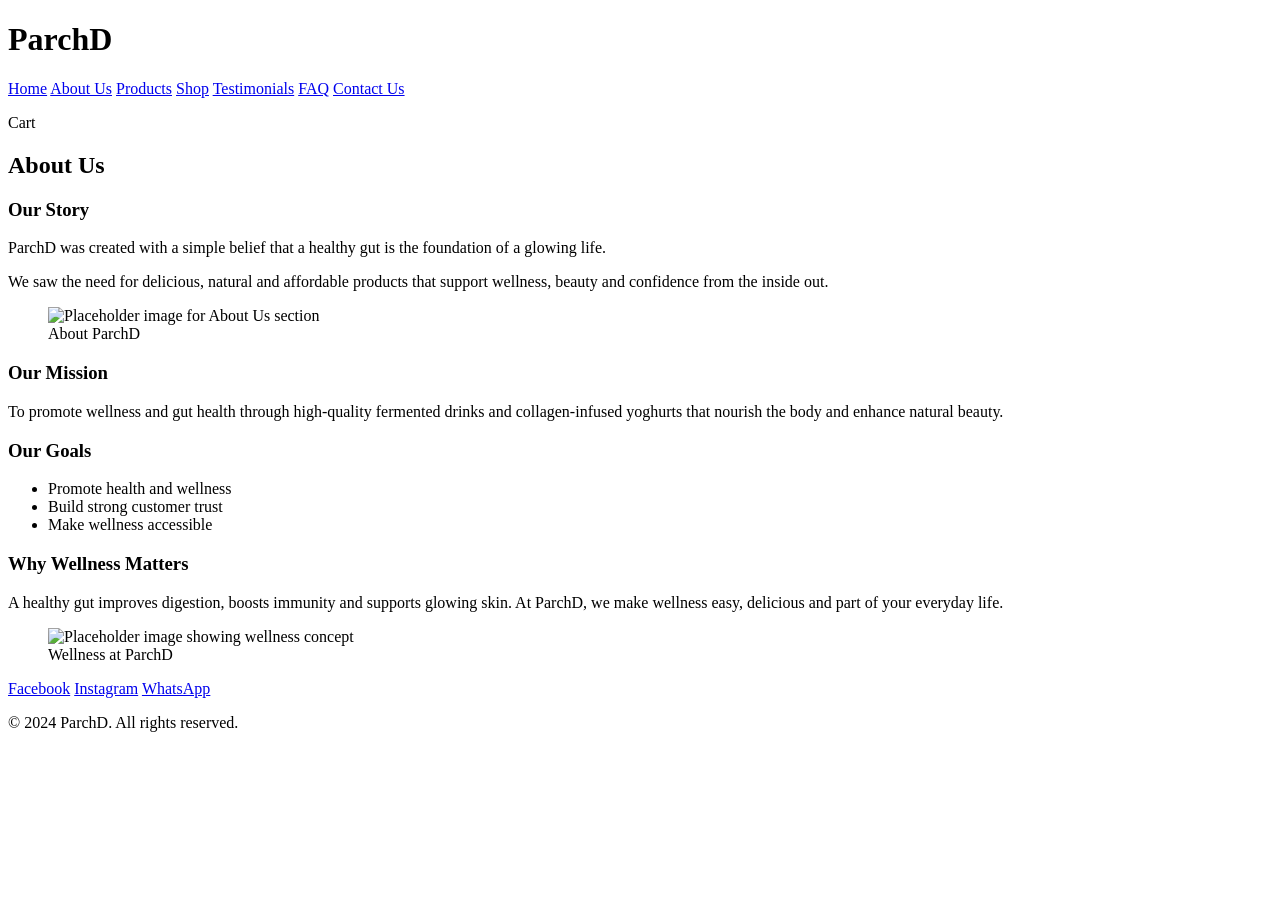
==== About.html @ 0e54a63c "Update About.html" ====
<!DOCTYPE html>
<html lang="en">
<head>
  <meta charset="UTF-8">
  <meta name="viewport" content="width=device-width, initial-scale=1.0">
  <title>ParchD | About Us</title>
</head>
<body>

  <header>
    <h1>ParchD</h1>

    <nav>
      <a href="index.html">Home</a>
      <a href="About.html">About Us</a>
      <a href="Products.html">Products</a>
      <a href="Shop.html">Shop</a>
      <a href="Testimonials.html">Testimonials</a>
      <a href="FAQ.html">FAQ</a>
      <a href="Contact.html">Contact Us</a>
    </nav>

    <p>Cart</p>
  </header>

  <main>
    <section>
      <h2>About Us</h2>

      <article>
        <h3>Our Story</h3>
        <p>
          ParchD was created with a simple belief that a healthy gut is the
          foundation of a glowing life.
        </p>
        <p>
          We saw the need for delicious, natural and affordable products that
          support wellness, beauty and confidence from the inside out.
        </p>
      </article>

      <figure>
        <img src="placeholder-about.jpg" alt="Placeholder image for About Us section">
        <figcaption>About ParchD</figcaption>
      </figure>
    </section>

    <section>
      <article>
        <h3>Our Mission</h3>
        <p>
          To promote wellness and gut health through high-quality fermented drinks
          and collagen-infused yoghurts that nourish the body and enhance natural beauty.
        </p>
      </article>

      <article>
        <h3>Our Goals</h3>
        <ul>
          <li>Promote health and wellness</li>
          <li>Build strong customer trust</li>
          <li>Make wellness accessible</li>
        </ul>
      </article>
    </section>

    <section>
      <article>
        <h3>Why Wellness Matters</h3>
        <p>
          A healthy gut improves digestion, boosts immunity and supports glowing skin.
          At ParchD, we make wellness easy, delicious and part of your everyday life.
        </p>
      </article>

      <figure>
        <img src="placeholder-wellness.jpg" alt="Placeholder image showing wellness concept">
        <figcaption>Wellness at ParchD</figcaption>
      </figure>
    </section>
  </main>

  <footer>
    <p>
      <a href="https://facebook.com">Facebook</a>
      <a href="https://instagram.com">Instagram</a>
      <a href="https://wa.me/">WhatsApp</a>
    </p>

 
    <p>&copy; 2024 ParchD. All rights reserved.</p>
  </footer>

</body>
</html>
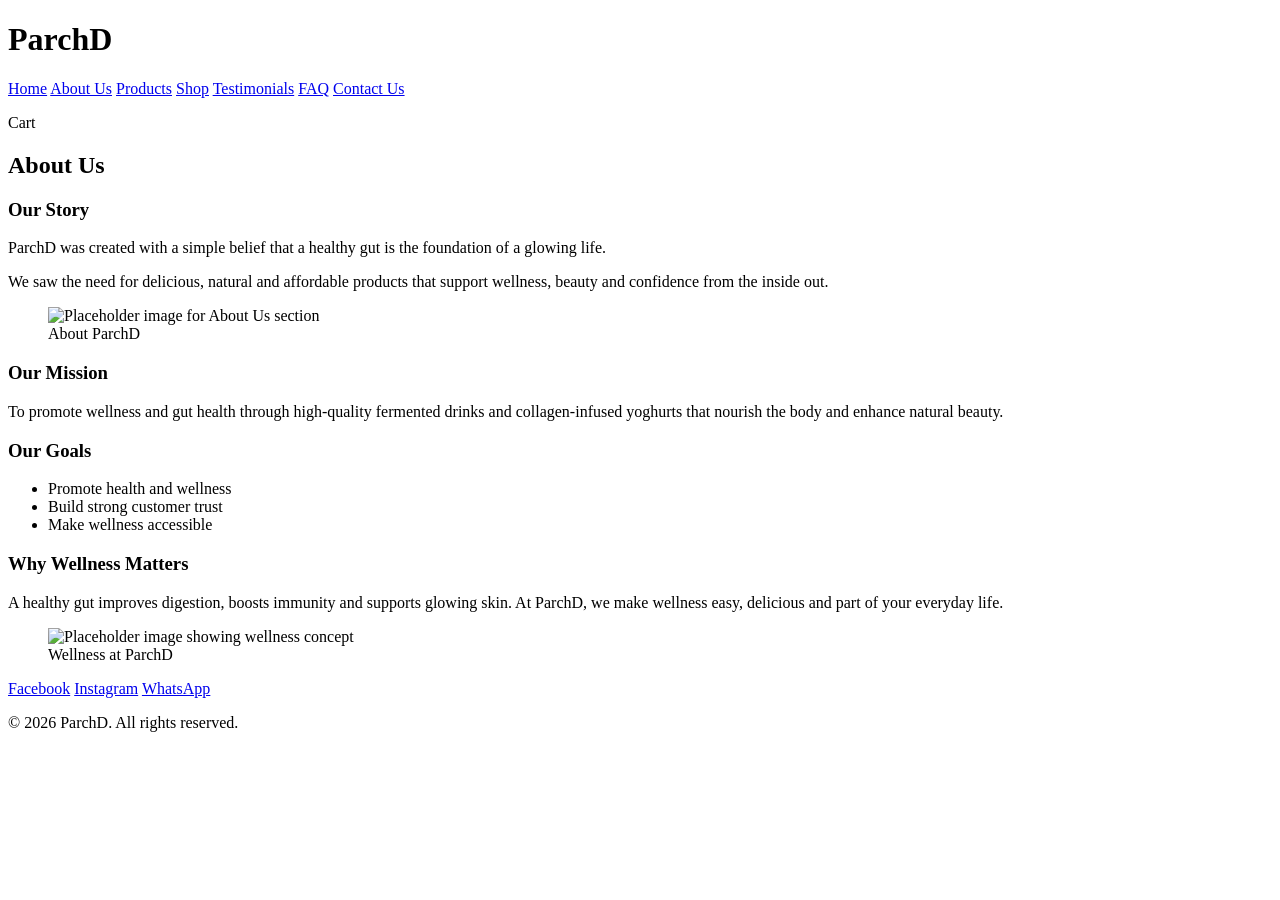
==== commit 9124cfcd: "Update copyright year to 2026" ====
--- a/About.html
+++ b/About.html
@@ -88,7 +88,7 @@
     </p>
 
  
-    <p>&copy; 2024 ParchD. All rights reserved.</p>
+    <p>&copy; 2026 ParchD. All rights reserved.</p>
   </footer>
 
 </body>
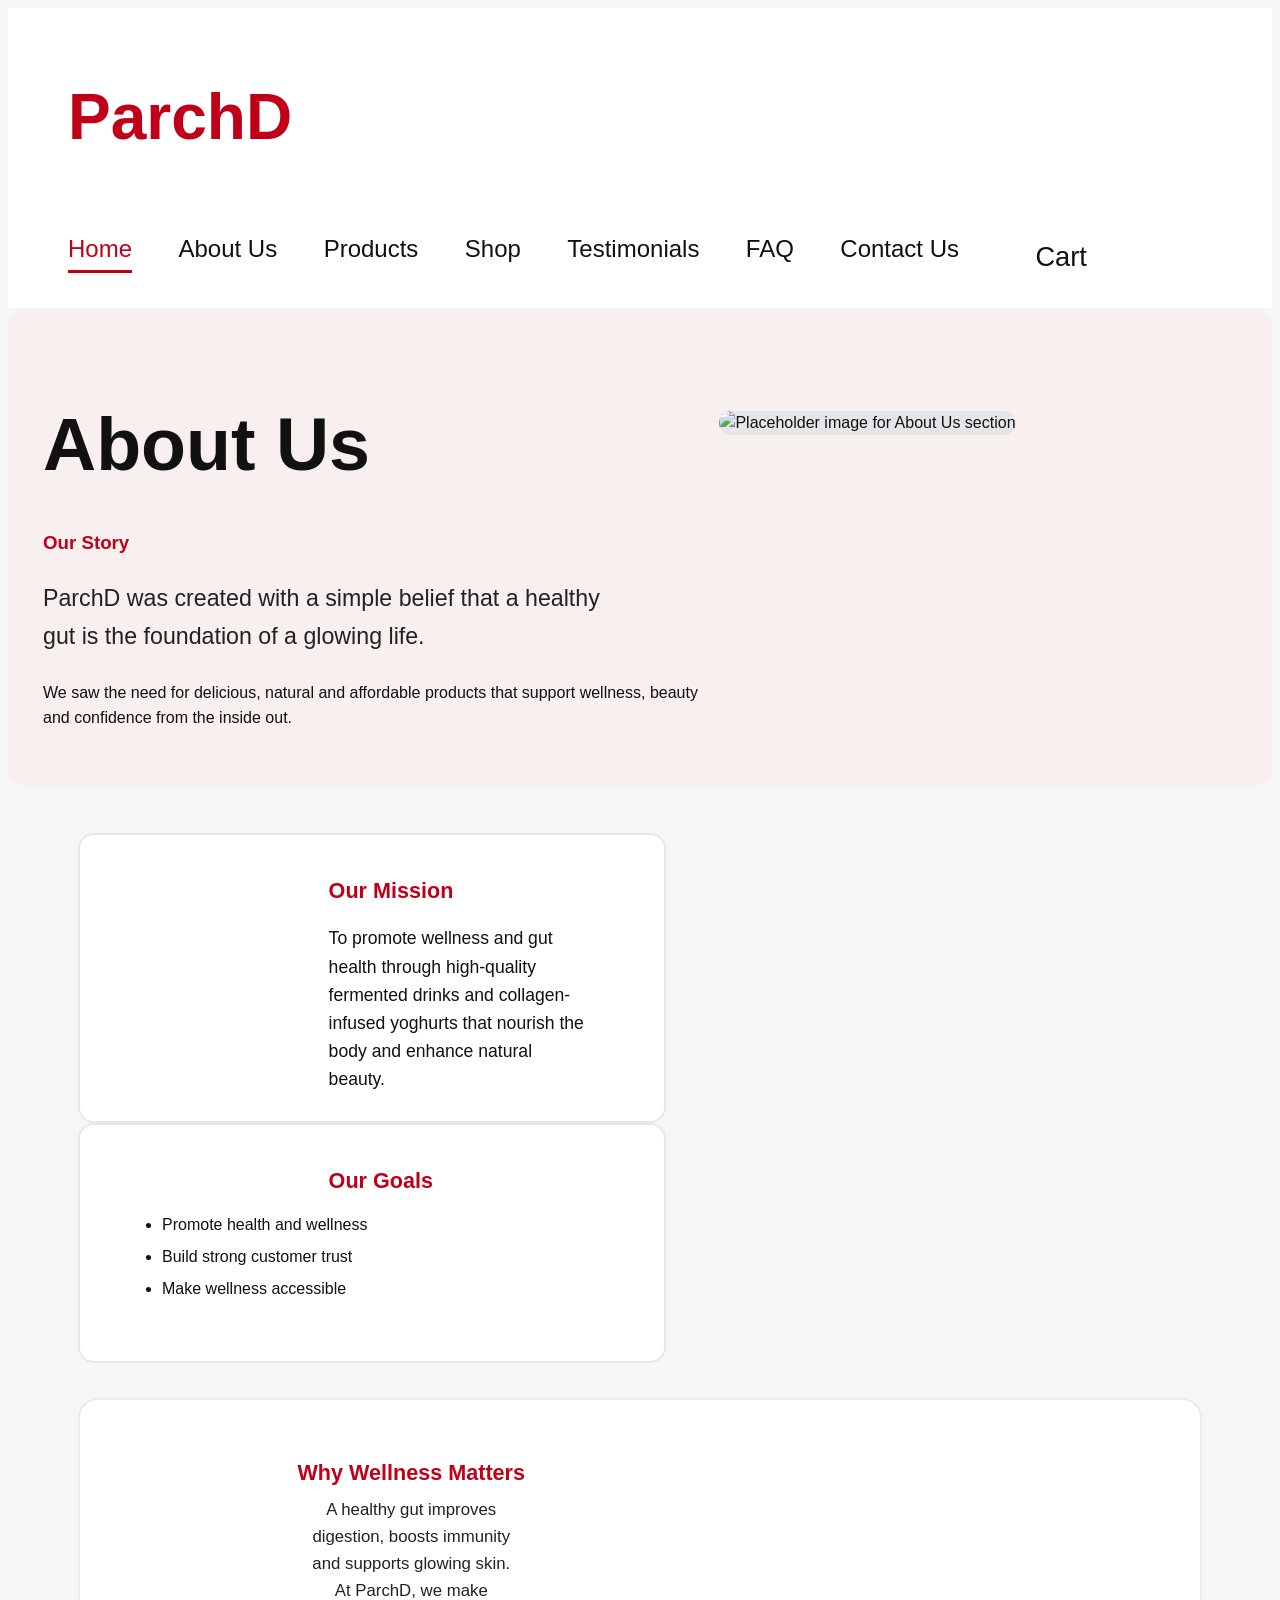
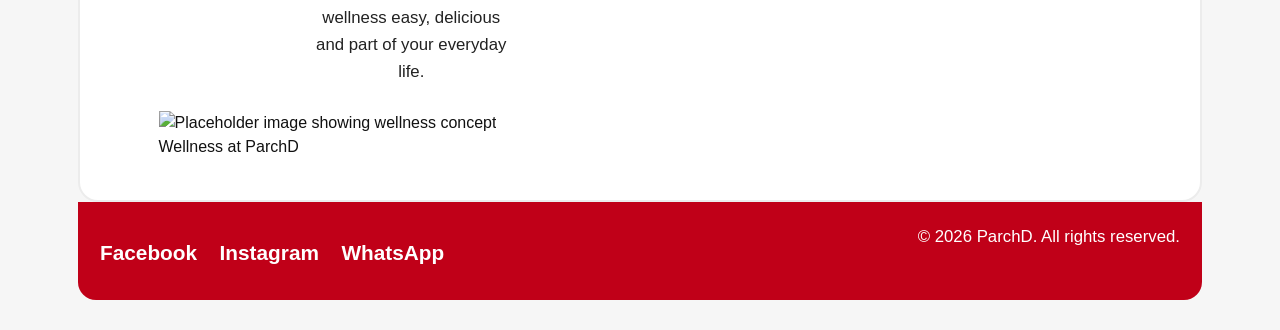
==== commit cab1b8f1: "Update About.html" ====
--- a/About.html
+++ b/About.html
@@ -4,8 +4,9 @@
   <meta charset="UTF-8">
   <meta name="viewport" content="width=device-width, initial-scale=1.0">
   <title>ParchD | About Us</title>
+  <link rel="stylesheet" href="style.css">
 </head>
-<body>
+<body class="about-page">
 
   <header>
     <h1>ParchD</h1>
@@ -82,8 +83,8 @@
 
   <footer>
     <p>
-      <a href="https://facebook.com">Facebook</a>
-      <a href="https://instagram.com">Instagram</a>
+      <a href="https://www.facebook.com/share/1RYqaPEzoC/?mibextid=wwXIfr">Facebook</a>
+      <a href="https://www.instagram.com/parchd_bw?igsh=MWkwdnk4OG5qeWJ5MQ==">Instagram</a>
       <a href="https://wa.me/">WhatsApp</a>
     </p>
 
--- a/style.css
+++ b/style.css
@@ -0,0 +1,467 @@
+{
+  margin: 0;
+  padding: 0;
+  box-sizing: border-box;
+}
+
+body {
+  font-family: Arial, Helvetica, sans-serif;
+  background-color: #f6f6f6;
+  color: #111;
+  line-height: 1.5;
+}
+
+
+header {
+  background-color: #ffffff;
+  padding: 18px 60px;
+}
+
+header h1 {
+  display: inline-block;
+  font-size: 4rem;
+  color: #c00018;
+  font-weight: 700;
+  vertical-align: middle;
+  margin-right: 90px;
+}
+
+header nav {
+  display: inline-block;
+  vertical-align: middle;
+}
+
+header nav a {
+  text-decoration: none;
+  color: #111;
+  font-size: 1.5rem;
+  margin-right: 42px;
+  font-weight: 500;
+}
+
+header nav a:first-child {
+  color: #c00018;
+  border-bottom: 3px solid #c00018;
+  padding-bottom: 8px;
+}
+
+header p {
+  display: inline-block;
+  vertical-align: middle;
+  font-size: 1.7rem;
+  margin-left: 30px;
+}
+
+/* Main */
+main {
+  width: 100%;
+}
+
+/* Hero section */
+main section:first-of-type {
+  background-color: #f8efef;
+  padding: 45px 70px 30px 70px;
+}
+
+main section:first-of-type h2 {
+  font-size: 4.6rem;
+  max-width: 560px;
+  line-height: 1.1;
+  margin-bottom: 25px;
+}
+
+main section:first-of-type h2::after {
+  content: "";
+}
+
+main section:first-of-type p:first-of-type {
+  font-size: 1.45rem;
+  max-width: 560px;
+  color: #222;
+  margin-bottom: 25px;
+}
+
+main section:first-of-type p:nth-of-type(2) {
+  margin-bottom: 20px;
+}
+
+main section:first-of-type p:nth-of-type(2) a {
+  display: inline-block;
+  text-decoration: none;
+  font-size: 1.35rem;
+  font-weight: 700;
+  padding: 16px 34px;
+  border-radius: 12px;
+  margin-right: 18px;
+}
+
+main section:first-of-type p:nth-of-type(2) a:first-child {
+  background-color: #c00018;
+  color: #fff;
+}
+
+main section:first-of-type p:nth-of-type(2) a:last-child {
+  background-color: #fff;
+  color: #111;
+  border: 2px solid #c00018;
+}
+
+main section:first-of-type figure {
+  float: right;
+  width: 48%;
+  margin-top: -340px;
+}
+
+main section:first-of-type figure img {
+  width: 100%;
+  height: 350px;
+  object-fit: cover;
+  border-radius: 18px;
+  background-color: #e6e6ea;
+}
+
+main section:first-of-type figure figcaption {
+  display: none;
+}
+
+/* Products section */
+main section:nth-of-type(2) {
+  padding: 22px 70px 10px 70px;
+}
+
+main section:nth-of-type(2) h2 {
+  font-size: 2.2rem;
+  margin-bottom: 12px;
+}
+
+main section:nth-of-type(2) article {
+  display: inline-block;
+  width: 39%;
+  background-color: #ffffff;
+  border: 2px solid #e7e7e7;
+  border-radius: 16px;
+  padding: 18px 22px;
+  vertical-align: top;
+  margin-right: 18px;
+}
+
+main section:nth-of-type(2) article figure {
+  display: inline-block;
+  width: 38%;
+  vertical-align: top;
+}
+
+main section:nth-of-type(2) article figure img {
+  width: 100%;
+  height: 160px;
+  object-fit: cover;
+  border-radius: 14px;
+  background-color: #e6e6ea;
+}
+
+main section:nth-of-type(2) article figure figcaption {
+  display: none;
+}
+
+main section:nth-of-type(2) article p,
+main section:nth-of-type(2) article h3 {
+  display: block;
+  margin-left: 42%;
+}
+
+main section:nth-of-type(2) article h3,
+main section:nth-of-type(2) article figcaption {
+  font-size: 1.35rem;
+  font-weight: 700;
+  margin-bottom: 10px;
+}
+
+main section:nth-of-type(2) article p {
+  font-size: 1.1rem;
+  margin-bottom: 10px;
+  max-width: 260px;
+}
+
+main section:nth-of-type(2) article p:last-child a {
+  color: #c00018;
+  text-decoration: none;
+  font-weight: 700;
+  font-size: 1.1rem;
+}
+
+/* Benefits section */
+main section:nth-of-type(3) {
+  background-color: #f8efef;
+  margin: 18px 70px 0 70px;
+  border-radius: 18px;
+  padding: 18px 20px 28px 20px;
+}
+
+main section:nth-of-type(3) h2 {
+  text-align: center;
+  font-size: 2.4rem;
+  margin-bottom: 18px;
+}
+
+main section:nth-of-type(3) article {
+  display: inline-block;
+  width: 24%;
+  text-align: center;
+  vertical-align: top;
+  padding: 10px 12px;
+}
+
+main section:nth-of-type(3) article h3 {
+  font-size: 1.35rem;
+  margin-bottom: 8px;
+}
+
+main section:nth-of-type(3) article p {
+  font-size: 1.05rem;
+  max-width: 210px;
+  margin: 0 auto;
+  color: #222;
+}
+
+/* Footer */
+footer {
+  background-color: #c00018;
+  margin: 0 70px 30px 70px;
+  padding: 18px 22px;
+  border-radius: 0 0 18px 18px;
+  color: #fff;
+}
+
+footer p:first-of-type {
+  display: inline-block;
+  vertical-align: middle;
+  margin-right: 70px;
+}
+
+footer p:first-of-type a {
+  color: #fff;
+  text-decoration: none;
+  font-size: 1.3rem;
+  margin-right: 18px;
+  font-weight: 700;
+}
+
+footer nav {
+  display: inline-block;
+  vertical-align: middle;
+}
+
+footer nav a {
+  color: #fff;
+  text-decoration: none;
+  font-size: 1.15rem;
+  margin-right: 28px;
+}
+
+footer p:last-of-type {
+  display: inline-block;
+  float: right;
+  font-size: 1.05rem;
+  margin-top: 4px;
+}
+
+/* Useful if you want the word "glowing life." in red */
+span,
+.highlight {
+  color: #c00018;
+}
+
+/* Clear float */
+main section:first-of-type::after,
+footer::after {
+  content: "";
+  display: block;
+  clear: both;
+}
+/* TESTIMONIALS PAGE */
+
+.testimonials-page button {
+  margin: 5px;
+  padding: 10px 15px;
+  border: 2px solid #c00018;
+  background: white;
+  color: #c00018;
+  border-radius: 8px;
+  cursor: pointer;
+}
+
+.testimonials-page button:hover {
+  background: #c00018;
+  color: white;
+}
+
+.testimonials-page .star {
+  font-size: 1.8rem;
+  border: none;
+  background: none;
+  cursor: pointer;
+}
+
+.testimonials-page article {
+  background: white;
+  border: 2px solid #eee;
+  border-radius: 12px;
+  padding: 20px;
+  margin: 15px 0;
+}
+
+.testimonials-page .rating {
+  color: #c00018;
+  font-size: 1.4rem;
+}
+
+.testimonials-page textarea,
+.testimonials-page input {
+  width: 100%;
+  max-width: 400px;
+  padding: 10px;
+  border-radius: 8px;
+  border: 1px solid #ccc;
+}
+
+.testimonials-page form {
+  background: #f8efef;
+  padding: 20px;
+  border-radius: 12px;
+}
+
+.rating-summary {
+  text-align: center;
+  margin: 20px 0;
+}
+
+.testimonials-page .star {
+  font-size: 2rem;
+  cursor: pointer;
+  color: #c00018;
+  margin-right: 5px;
+  user-select: none;
+}
+
+.testimonials-page .star:hover {
+  transform: scale(1.2);
+}
+/* =========================
+   ABOUT PAGE STYLING
+========================= */
+
+.about-page main section:first-of-type {
+  background-color: #f8efef;
+  padding: 35px;
+  border-radius: 20px;
+}
+
+.about-page main section:first-of-type article {
+  display: inline-block;
+  width: 55%;
+  vertical-align: top;
+}
+
+.about-page main section:first-of-type figure {
+  display: inline-block;
+  width: 40%;
+  margin-left: 5%;
+  vertical-align: top;
+}
+
+.about-page main section:first-of-type figure img {
+  width: 100%;
+  height: 320px;
+  object-fit: cover;
+}
+
+/* Mission + Goals */
+
+.about-page main section:nth-of-type(2) {
+  margin-top: 25px;
+}
+
+.about-page main section:nth-of-type(2) article {
+  display: inline-block;
+  width: 48%;
+  margin-right: 2%;
+  vertical-align: top;
+  min-height: 200px;
+}
+
+/* Wellness section */
+
+.about-page main section:nth-of-type(3) {
+  background-color: #ffffff;
+  border: 2px solid #ececec;
+  border-radius: 20px;
+  padding: 25px;
+  margin-top: 25px;
+}
+
+.about-page main section:nth-of-type(3) article {
+  display: inline-block;
+  width: 55%;
+  vertical-align: top;
+}
+
+.about-page main section:nth-of-type(3) figure {
+  display: inline-block;
+  width: 40%;
+  margin-left: 5%;
+  vertical-align: top;
+}
+
+.about-page main section:nth-of-type(3) figure img {
+  width: 100%;
+  height: 260px;
+  object-fit: cover;
+}
+
+/* Text polish */
+
+.about-page h2 {
+  font-size: 2.5rem;
+  margin-bottom: 15px;
+}
+
+.about-page h3 {
+  color: #c00018;
+  margin-bottom: 10px;
+}
+
+.about-page p {
+  margin-bottom: 12px;
+  line-height: 1.6;
+}
+
+/* List styling */
+
+.about-page ul {
+  margin-left: 20px;
+}
+
+.about-page li {
+  margin-bottom: 8px;
+}
+
+/* Mobile fix */
+
+@media (max-width: 900px) {
+
+  .about-page main section:first-of-type article,
+  .about-page main section:first-of-type figure,
+  .about-page main section:nth-of-type(2) article,
+  .about-page main section:nth-of-type(3) article,
+  .about-page main section:nth-of-type(3) figure {
+    display: block;
+    width: 100%;
+    margin-left: 0;
+    margin-right: 0;
+  }
+
+  .about-page main section:first-of-type figure img,
+  .about-page main section:nth-of-type(3) figure img {
+    height: auto;
+  }
+}
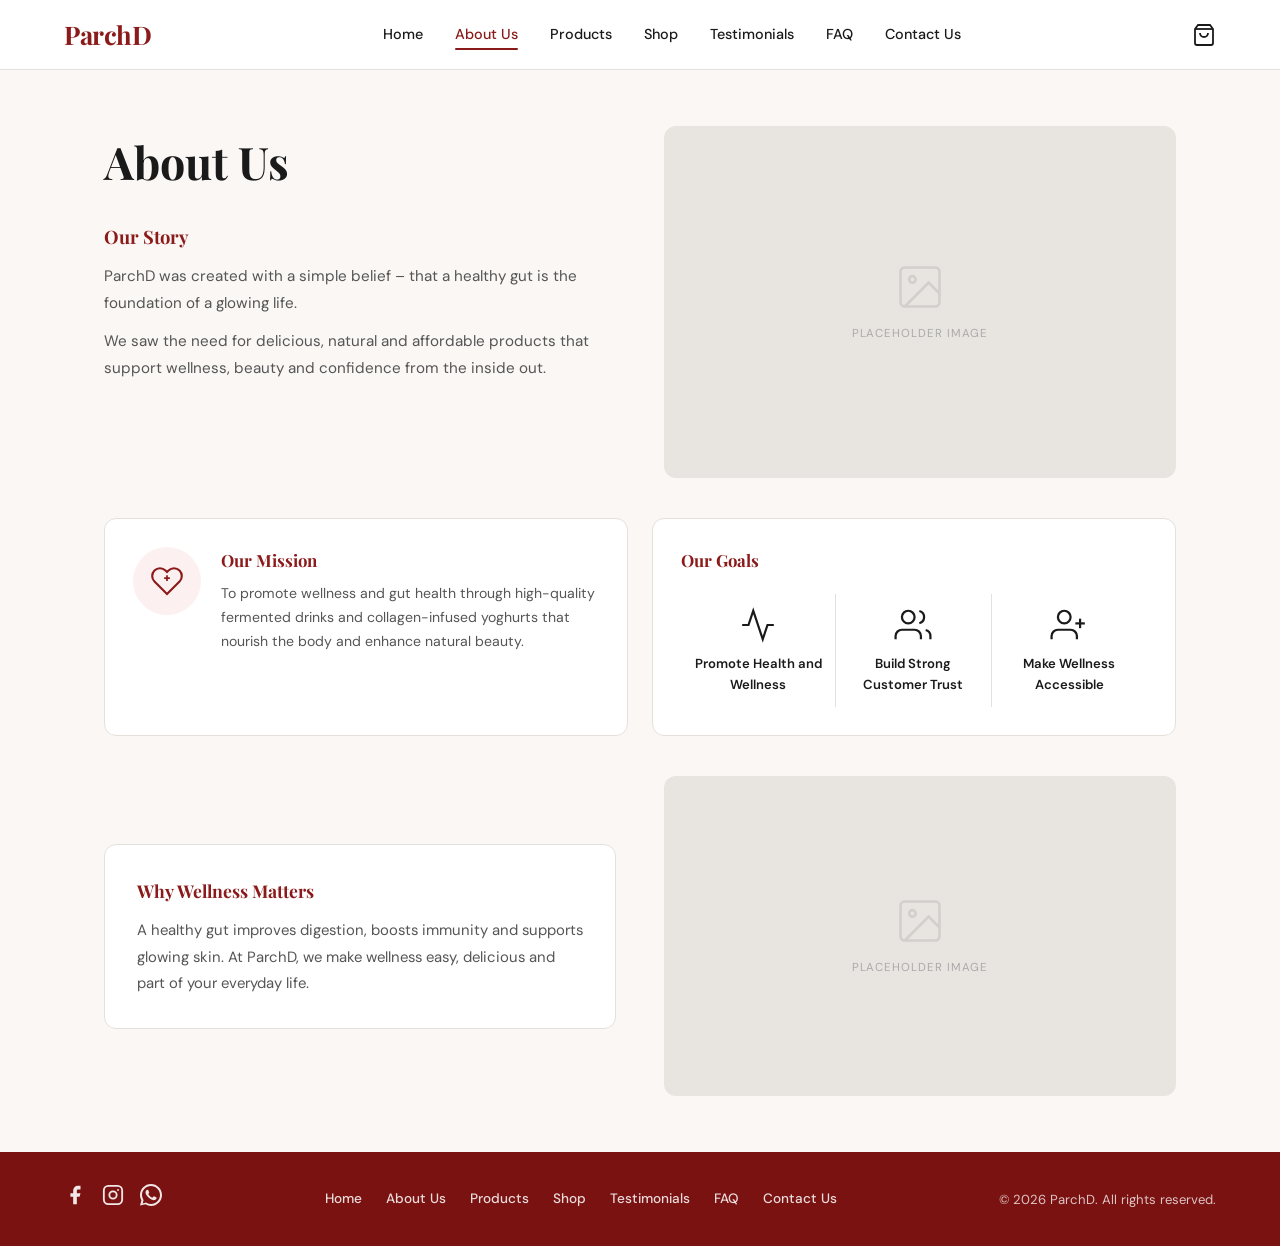
==== commit e488ff07: "Update About.html" ====
--- a/About.html
+++ b/About.html
@@ -4,93 +4,145 @@
   <meta charset="UTF-8">
   <meta name="viewport" content="width=device-width, initial-scale=1.0">
   <title>ParchD | About Us</title>
+  <link rel="preconnect" href="https://fonts.googleapis.com">
+  <link rel="preconnect" href="https://fonts.gstatic.com" crossorigin>
+  <link href="https://fonts.googleapis.com/css2?family=Playfair+Display:wght@700&family=DM+Sans:wght@400;500;600&display=swap" rel="stylesheet">
   <link rel="stylesheet" href="style.css">
 </head>
-<body class="about-page">
+<body>
+
+  <div class="mobile-nav" id="mobileNav">
+    <button class="mobile-close" onclick="closeMenu()">&times;</button>
+    <a href="index.html" onclick="closeMenu()">Home</a>
+    <a href="About.html" onclick="closeMenu()">About Us</a>
+    <a href="Products.html" onclick="closeMenu()">Products</a>
+    <a href="Shop.html" onclick="closeMenu()">Shop</a>
+    <a href="Testimonials.html" onclick="closeMenu()">Testimonials</a>
+    <a href="FAQ.html" onclick="closeMenu()">FAQ</a>
+    <a href="Contact.html" onclick="closeMenu()">Contact Us</a>
+  </div>
 
   <header>
-    <h1>ParchD</h1>
-
+    <a href="index.html" class="logo">ParchD</a>
     <nav>
       <a href="index.html">Home</a>
-      <a href="About.html">About Us</a>
+      <a href="About.html" class="active">About Us</a>
       <a href="Products.html">Products</a>
       <a href="Shop.html">Shop</a>
       <a href="Testimonials.html">Testimonials</a>
       <a href="FAQ.html">FAQ</a>
       <a href="Contact.html">Contact Us</a>
     </nav>
-
-    <p>Cart</p>
+    <div style="display:flex;align-items:center;gap:1rem;">
+      <div class="cart-icon">
+        <svg viewBox="0 0 24 24" fill="none" stroke="currentColor" stroke-width="1.8">
+          <path d="M6 2 3 6v14a2 2 0 0 0 2 2h14a2 2 0 0 0 2-2V6l-3-4z"/>
+          <line x1="3" y1="6" x2="21" y2="6"/>
+          <path d="M16 10a4 4 0 0 1-8 0"/>
+        </svg>
+      </div>
+      <button class="hamburger" onclick="openMenu()"><span></span><span></span><span></span></button>
+    </div>
   </header>
 
   <main>
-    <section>
-      <h2>About Us</h2>
+    <!-- About Hero: title + story left, image right -->
+    <div class="about-hero">
+      <div class="about-story">
+        <h2>About Us</h2>
+        <h3>Our Story</h3>
+        <p>ParchD was created with a simple belief – that a healthy gut is the foundation of a glowing life.</p>
+        <p>We saw the need for delicious, natural and affordable products that support wellness, beauty and confidence from the inside out.</p>
+      </div>
+      <div class="about-img">
+        <img src="placeholder-about.jpg" alt="About ParchD" onerror="this.style.display='none';this.nextElementSibling.style.display='flex'">
+        <div class="placeholder-box" style="display:none;">
+          <svg viewBox="0 0 24 24" fill="none" stroke="currentColor" stroke-width="1.2"><rect x="3" y="3" width="18" height="18" rx="2"/><circle cx="8.5" cy="8.5" r="1.5"/><polyline points="21 15 16 10 5 21"/></svg>
+          PLACEHOLDER IMAGE
+        </div>
+      </div>
+    </div>
 
-      <article>
-        <h3>Our Story</h3>
-        <p>
-          ParchD was created with a simple belief that a healthy gut is the
-          foundation of a glowing life.
-        </p>
-        <p>
-          We saw the need for delicious, natural and affordable products that
-          support wellness, beauty and confidence from the inside out.
-        </p>
-      </article>
+    <!-- Mission + Goals -->
+    <div class="mission-goals">
+      <div class="mission-card">
+        <div class="mission-icon">
+          <svg viewBox="0 0 24 24">
+            <path d="M20.84 4.61a5.5 5.5 0 0 0-7.78 0L12 5.67l-1.06-1.06a5.5 5.5 0 0 0-7.78 7.78l1.06 1.06L12 21.23l7.78-7.78 1.06-1.06a5.5 5.5 0 0 0 0-7.78z"/>
+            <path d="M12 8v4M10 10h4" stroke-width="1.2"/>
+          </svg>
+        </div>
+        <div class="mission-text">
+          <h3>Our Mission</h3>
+          <p>To promote wellness and gut health through high-quality fermented drinks and collagen-infused yoghurts that nourish the body and enhance natural beauty.</p>
+        </div>
+      </div>
 
-      <figure>
-        <img src="placeholder-about.jpg" alt="Placeholder image for About Us section">
-        <figcaption>About ParchD</figcaption>
-      </figure>
-    </section>
+      <div class="goals-card">
+        <h3>Our Goals</h3>
+        <div class="goals-grid">
+          <div class="goal-item">
+            <svg viewBox="0 0 24 24">
+              <path d="M22 12h-4l-3 9L9 3l-3 9H2"/>
+            </svg>
+            <p>Promote Health and Wellness</p>
+          </div>
+          <div class="goal-item">
+            <svg viewBox="0 0 24 24">
+              <path d="M17 21v-2a4 4 0 0 0-4-4H5a4 4 0 0 0-4 4v2"/>
+              <circle cx="9" cy="7" r="4"/>
+              <path d="M23 21v-2a4 4 0 0 0-3-3.87"/>
+              <path d="M16 3.13a4 4 0 0 1 0 7.75"/>
+            </svg>
+            <p>Build Strong Customer Trust</p>
+          </div>
+          <div class="goal-item">
+            <svg viewBox="0 0 24 24">
+              <path d="M17 21v-2a4 4 0 0 0-4-4H5a4 4 0 0 0-4 4v2"/>
+              <circle cx="9" cy="7" r="4"/>
+              <line x1="19" y1="8" x2="19" y2="14"/>
+              <line x1="22" y1="11" x2="16" y2="11"/>
+            </svg>
+            <p>Make Wellness Accessible</p>
+          </div>
+        </div>
+      </div>
+    </div>
 
-    <section>
-      <article>
-        <h3>Our Mission</h3>
-        <p>
-          To promote wellness and gut health through high-quality fermented drinks
-          and collagen-infused yoghurts that nourish the body and enhance natural beauty.
-        </p>
-      </article>
-
-      <article>
-        <h3>Our Goals</h3>
-        <ul>
-          <li>Promote health and wellness</li>
-          <li>Build strong customer trust</li>
-          <li>Make wellness accessible</li>
-        </ul>
-      </article>
-    </section>
-
-    <section>
-      <article>
+    <!-- Why Wellness Matters -->
+    <div class="wellness-section">
+      <div class="wellness-text">
         <h3>Why Wellness Matters</h3>
-        <p>
-          A healthy gut improves digestion, boosts immunity and supports glowing skin.
-          At ParchD, we make wellness easy, delicious and part of your everyday life.
-        </p>
-      </article>
-
-      <figure>
-        <img src="placeholder-wellness.jpg" alt="Placeholder image showing wellness concept">
-        <figcaption>Wellness at ParchD</figcaption>
-      </figure>
-    </section>
+        <p>A healthy gut improves digestion, boosts immunity and supports glowing skin. At ParchD, we make wellness easy, delicious and part of your everyday life.</p>
+      </div>
+      <div class="wellness-img">
+        <img src="placeholder-wellness.jpg" alt="Wellness at ParchD" onerror="this.style.display='none';this.nextElementSibling.style.display='flex'">
+        <div class="placeholder-box" style="display:none;">
+          <svg viewBox="0 0 24 24" fill="none" stroke="currentColor" stroke-width="1.2"><rect x="3" y="3" width="18" height="18" rx="2"/><circle cx="8.5" cy="8.5" r="1.5"/><polyline points="21 15 16 10 5 21"/></svg>
+          PLACEHOLDER IMAGE
+        </div>
+      </div>
+    </div>
   </main>
 
   <footer>
-    <p>
-      <a href="https://www.facebook.com/share/1RYqaPEzoC/?mibextid=wwXIfr">Facebook</a>
-      <a href="https://www.instagram.com/parchd_bw?igsh=MWkwdnk4OG5qeWJ5MQ==">Instagram</a>
-      <a href="https://wa.me/">WhatsApp</a>
-    </p>
-
- 
-    <p>&copy; 2026 ParchD. All rights reserved.</p>
+    <div class="footer-inner">
+      <div class="footer-socials">
+        <a href="https://www.facebook.com/share/1RYqaPEzoC/?mibextid=wwXIfr" target="_blank" aria-label="Facebook"><svg viewBox="0 0 24 24" fill="currentColor"><path d="M18 2h-3a5 5 0 0 0-5 5v3H7v4h3v8h4v-8h3l1-4h-4V7a1 1 0 0 1 1-1h3z"/></svg></a>
+        <a href="https://www.instagram.com/parchd_bw?igsh=MWkwdnk4OG5qeWJ5MQ==" target="_blank" aria-label="Instagram"><svg viewBox="0 0 24 24" fill="none" stroke="currentColor" stroke-width="2"><rect x="2" y="2" width="20" height="20" rx="5"/><circle cx="12" cy="12" r="4"/><circle cx="17.5" cy="6.5" r="1" fill="currentColor" stroke="none"/></svg></a>
+        <a href="https://wa.me/" target="_blank" aria-label="WhatsApp"><svg viewBox="0 0 24 24" fill="currentColor"><path d="M17.472 14.382c-.297-.149-1.758-.867-2.03-.967-.273-.099-.471-.148-.67.15-.197.297-.767.966-.94 1.164-.173.199-.347.223-.644.075-.297-.15-1.255-.463-2.39-1.475-.883-.788-1.48-1.761-1.653-2.059-.173-.297-.018-.458.13-.606.134-.133.298-.347.446-.52.149-.174.198-.298.298-.497.099-.198.05-.371-.025-.52-.075-.149-.669-1.612-.916-2.207-.242-.579-.487-.5-.669-.51-.173-.008-.371-.01-.57-.01-.198 0-.52.074-.792.372-.272.297-1.04 1.016-1.04 2.479 0 1.462 1.065 2.875 1.213 3.074.149.198 2.096 3.2 5.077 4.487.709.306 1.262.489 1.694.625.712.227 1.36.195 1.871.118.571-.085 1.758-.719 2.006-1.413.248-.694.248-1.289.173-1.413-.074-.124-.272-.198-.57-.347z"/><path d="M12 0C5.373 0 0 5.373 0 12c0 2.12.554 4.11 1.522 5.837L.057 23.571l5.86-1.537A11.952 11.952 0 0 0 12 24c6.627 0 12-5.373 12-12S18.627 0 12 0zm0 21.818a9.8 9.8 0 0 1-5.001-1.368l-.359-.214-3.72.976.993-3.624-.234-.372A9.78 9.78 0 0 1 2.182 12C2.182 6.57 6.57 2.182 12 2.182S21.818 6.57 21.818 12 17.43 21.818 12 21.818z"/></svg></a>
+      </div>
+      <nav class="footer-nav">
+        <a href="index.html">Home</a><a href="About.html">About Us</a><a href="Products.html">Products</a>
+        <a href="Shop.html">Shop</a><a href="Testimonials.html">Testimonials</a><a href="FAQ.html">FAQ</a><a href="Contact.html">Contact Us</a>
+      </nav>
+      <p class="footer-copy">&copy; 2026 ParchD. All rights reserved.</p>
+    </div>
   </footer>
 
+  <script>
+    function openMenu() { document.getElementById('mobileNav').classList.add('open'); }
+    function closeMenu() { document.getElementById('mobileNav').classList.remove('open'); }
+  </script>
 </body>
 </html>
--- a/style.css
+++ b/style.css
@@ -1,467 +1,530 @@
-{
-  margin: 0;
-  padding: 0;
-  box-sizing: border-box;
+/* ── RESET & BASE ── */
+*, *::before, *::after { box-sizing: border-box; margin: 0; padding: 0; }
+
+:root {
+  --red: #8B1A1A;
+  --red-light: #B22222;
+  --red-bg: #fdf0f0;
+  --bg: #FAF7F5;
+  --white: #ffffff;
+  --text: #1a1a1a;
+  --muted: #555;
+  --border: #e5e0db;
+  --footer-bg: #7a1212;
 }
 
 body {
-  font-family: Arial, Helvetica, sans-serif;
-  background-color: #f6f6f6;
-  color: #111;
-  line-height: 1.5;
-}
-
-
+  font-family: 'DM Sans', sans-serif;
+  background: var(--bg);
+  color: var(--text);
+  font-size: 16px;
+  line-height: 1.6;
+}
+a { text-decoration: none; color: inherit; }
+img { max-width: 100%; display: block; }
+
+/* ── HEADER ── */
 header {
-  background-color: #ffffff;
-  padding: 18px 60px;
-}
-
-header h1 {
-  display: inline-block;
-  font-size: 4rem;
-  color: #c00018;
+  display: flex;
+  align-items: center;
+  justify-content: space-between;
+  padding: 0 5%;
+  height: 70px;
+  background: var(--white);
+  border-bottom: 1px solid var(--border);
+  position: sticky;
+  top: 0;
+  z-index: 100;
+}
+.logo {
+  font-family: 'Playfair Display', serif;
+  font-size: 1.6rem;
+  color: var(--red);
   font-weight: 700;
-  vertical-align: middle;
-  margin-right: 90px;
-}
-
-header nav {
-  display: inline-block;
-  vertical-align: middle;
-}
-
-header nav a {
-  text-decoration: none;
-  color: #111;
-  font-size: 1.5rem;
-  margin-right: 42px;
+  letter-spacing: -0.5px;
+}
+nav { display: flex; gap: 2rem; align-items: center; }
+nav a {
+  font-size: 0.9rem;
   font-weight: 500;
-}
-
-header nav a:first-child {
-  color: #c00018;
-  border-bottom: 3px solid #c00018;
-  padding-bottom: 8px;
-}
-
-header p {
-  display: inline-block;
-  vertical-align: middle;
-  font-size: 1.7rem;
-  margin-left: 30px;
-}
-
-/* Main */
-main {
-  width: 100%;
-}
-
-/* Hero section */
-main section:first-of-type {
-  background-color: #f8efef;
-  padding: 45px 70px 30px 70px;
-}
-
-main section:first-of-type h2 {
-  font-size: 4.6rem;
-  max-width: 560px;
-  line-height: 1.1;
-  margin-bottom: 25px;
-}
-
-main section:first-of-type h2::after {
-  content: "";
-}
-
-main section:first-of-type p:first-of-type {
-  font-size: 1.45rem;
-  max-width: 560px;
-  color: #222;
-  margin-bottom: 25px;
-}
-
-main section:first-of-type p:nth-of-type(2) {
-  margin-bottom: 20px;
-}
-
-main section:first-of-type p:nth-of-type(2) a {
-  display: inline-block;
-  text-decoration: none;
-  font-size: 1.35rem;
-  font-weight: 700;
-  padding: 16px 34px;
-  border-radius: 12px;
-  margin-right: 18px;
-}
-
-main section:first-of-type p:nth-of-type(2) a:first-child {
-  background-color: #c00018;
-  color: #fff;
-}
-
-main section:first-of-type p:nth-of-type(2) a:last-child {
-  background-color: #fff;
-  color: #111;
-  border: 2px solid #c00018;
-}
-
-main section:first-of-type figure {
-  float: right;
-  width: 48%;
-  margin-top: -340px;
-}
-
-main section:first-of-type figure img {
-  width: 100%;
-  height: 350px;
+  color: var(--text);
+  transition: color 0.2s;
+  position: relative;
+  white-space: nowrap;
+}
+nav a:hover { color: var(--red); }
+nav a.active { color: var(--red); }
+nav a.active::after {
+  content: '';
+  position: absolute;
+  bottom: -4px;
+  left: 0; right: 0;
+  height: 2px;
+  background: var(--red);
+  border-radius: 2px;
+}
+.cart-icon { display: flex; align-items: center; cursor: pointer; color: var(--text); transition: color 0.2s; }
+.cart-icon:hover { color: var(--red); }
+.cart-icon svg { width: 24px; height: 24px; }
+
+.hamburger { display: none; flex-direction: column; gap: 5px; cursor: pointer; background: none; border: none; padding: 4px; }
+.hamburger span { display: block; width: 24px; height: 2px; background: var(--text); border-radius: 2px; transition: all 0.3s; }
+
+/* ── MOBILE NAV ── */
+.mobile-nav {
+  display: none;
+  position: fixed;
+  inset: 0;
+  background: var(--white);
+  z-index: 200;
+  flex-direction: column;
+  align-items: center;
+  justify-content: center;
+  gap: 2rem;
+}
+.mobile-nav.open { display: flex; }
+.mobile-nav a { font-size: 1.4rem; font-weight: 600; color: var(--text); transition: color 0.2s; }
+.mobile-nav a:hover { color: var(--red); }
+.mobile-close { position: absolute; top: 1.2rem; right: 5%; background: none; border: none; font-size: 2rem; cursor: pointer; color: var(--text); }
+
+/* ── FOOTER ── */
+footer { background: var(--footer-bg); color: var(--white); padding: 2rem 5%; }
+.footer-inner {
+  max-width: 1200px;
+  margin: 0 auto;
+  display: flex;
+  align-items: center;
+  justify-content: space-between;
+  flex-wrap: wrap;
+  gap: 1rem;
+}
+.footer-socials { display: flex; gap: 1rem; align-items: center; }
+.footer-socials a { color: var(--white); opacity: 0.9; transition: opacity 0.2s; }
+.footer-socials a:hover { opacity: 1; }
+.footer-socials svg { width: 22px; height: 22px; }
+.footer-nav { display: flex; gap: 1.5rem; flex-wrap: wrap; }
+.footer-nav a { font-size: 0.85rem; color: rgba(255,255,255,0.85); transition: color 0.2s; }
+.footer-nav a:hover { color: var(--white); }
+.footer-copy { font-size: 0.82rem; color: rgba(255,255,255,0.75); white-space: nowrap; }
+
+/* ── PLACEHOLDER / IMAGE WRAPPER ── */
+/*
+  .img-wrap: position relative container.
+  .placeholder-box always visible inside it.
+  Real <img> sits absolute on top; only shows once loaded (.loaded class).
+*/
+.img-wrap { position: relative; }
+
+.img-wrap .placeholder-box {
+  position: absolute; inset: 0;
+  display: flex; flex-direction: column; align-items: center; justify-content: center;
+  gap: 0.75rem; color: #aaa; font-size: 0.72rem; letter-spacing: 0.08em;
+  text-transform: uppercase; z-index: 1;
+}
+.img-wrap .placeholder-box svg { width: 52px; height: 52px; opacity: 0.35; }
+
+/* img hidden by default; shown when .loaded is added via onload */
+.img-wrap img {
+  position: absolute; inset: 0;
+  width: 100%; height: 100%;
   object-fit: cover;
-  border-radius: 18px;
-  background-color: #e6e6ea;
-}
-
-main section:first-of-type figure figcaption {
-  display: none;
-}
-
-/* Products section */
-main section:nth-of-type(2) {
-  padding: 22px 70px 10px 70px;
-}
-
-main section:nth-of-type(2) h2 {
-  font-size: 2.2rem;
-  margin-bottom: 12px;
-}
-
-main section:nth-of-type(2) article {
-  display: inline-block;
-  width: 39%;
-  background-color: #ffffff;
-  border: 2px solid #e7e7e7;
-  border-radius: 16px;
-  padding: 18px 22px;
-  vertical-align: top;
-  margin-right: 18px;
-}
-
-main section:nth-of-type(2) article figure {
-  display: inline-block;
-  width: 38%;
-  vertical-align: top;
-}
-
-main section:nth-of-type(2) article figure img {
-  width: 100%;
-  height: 160px;
-  object-fit: cover;
-  border-radius: 14px;
-  background-color: #e6e6ea;
-}
-
-main section:nth-of-type(2) article figure figcaption {
-  display: none;
-}
-
-main section:nth-of-type(2) article p,
-main section:nth-of-type(2) article h3 {
-  display: block;
-  margin-left: 42%;
-}
-
-main section:nth-of-type(2) article h3,
-main section:nth-of-type(2) article figcaption {
-  font-size: 1.35rem;
-  font-weight: 700;
-  margin-bottom: 10px;
-}
-
-main section:nth-of-type(2) article p {
-  font-size: 1.1rem;
-  margin-bottom: 10px;
-  max-width: 260px;
-}
-
-main section:nth-of-type(2) article p:last-child a {
-  color: #c00018;
-  text-decoration: none;
-  font-weight: 700;
-  font-size: 1.1rem;
-}
-
-/* Benefits section */
-main section:nth-of-type(3) {
-  background-color: #f8efef;
-  margin: 18px 70px 0 70px;
-  border-radius: 18px;
-  padding: 18px 20px 28px 20px;
-}
-
-main section:nth-of-type(3) h2 {
-  text-align: center;
-  font-size: 2.4rem;
-  margin-bottom: 18px;
-}
-
-main section:nth-of-type(3) article {
-  display: inline-block;
-  width: 24%;
-  text-align: center;
-  vertical-align: top;
-  padding: 10px 12px;
-}
-
-main section:nth-of-type(3) article h3 {
-  font-size: 1.35rem;
-  margin-bottom: 8px;
-}
-
-main section:nth-of-type(3) article p {
-  font-size: 1.05rem;
-  max-width: 210px;
-  margin: 0 auto;
-  color: #222;
-}
-
-/* Footer */
-footer {
-  background-color: #c00018;
-  margin: 0 70px 30px 70px;
-  padding: 18px 22px;
-  border-radius: 0 0 18px 18px;
-  color: #fff;
-}
-
-footer p:first-of-type {
-  display: inline-block;
-  vertical-align: middle;
-  margin-right: 70px;
-}
-
-footer p:first-of-type a {
-  color: #fff;
-  text-decoration: none;
-  font-size: 1.3rem;
-  margin-right: 18px;
-  font-weight: 700;
-}
-
-footer nav {
-  display: inline-block;
-  vertical-align: middle;
-}
-
-footer nav a {
-  color: #fff;
-  text-decoration: none;
-  font-size: 1.15rem;
-  margin-right: 28px;
-}
-
-footer p:last-of-type {
-  display: inline-block;
-  float: right;
-  font-size: 1.05rem;
-  margin-top: 4px;
-}
-
-/* Useful if you want the word "glowing life." in red */
-span,
-.highlight {
-  color: #c00018;
-}
-
-/* Clear float */
-main section:first-of-type::after,
-footer::after {
-  content: "";
-  display: block;
-  clear: both;
-}
-/* TESTIMONIALS PAGE */
-
-.testimonials-page button {
-  margin: 5px;
-  padding: 10px 15px;
-  border: 2px solid #c00018;
-  background: white;
-  color: #c00018;
-  border-radius: 8px;
-  cursor: pointer;
-}
-
-.testimonials-page button:hover {
-  background: #c00018;
-  color: white;
-}
-
-.testimonials-page .star {
-  font-size: 1.8rem;
-  border: none;
-  background: none;
-  cursor: pointer;
-}
-
-.testimonials-page article {
-  background: white;
-  border: 2px solid #eee;
-  border-radius: 12px;
-  padding: 20px;
-  margin: 15px 0;
-}
-
-.testimonials-page .rating {
-  color: #c00018;
-  font-size: 1.4rem;
-}
-
-.testimonials-page textarea,
-.testimonials-page input {
-  width: 100%;
-  max-width: 400px;
-  padding: 10px;
-  border-radius: 8px;
-  border: 1px solid #ccc;
-}
-
-.testimonials-page form {
-  background: #f8efef;
-  padding: 20px;
-  border-radius: 12px;
-}
-
-.rating-summary {
-  text-align: center;
-  margin: 20px 0;
-}
-
-.testimonials-page .star {
-  font-size: 2rem;
-  cursor: pointer;
-  color: #c00018;
-  margin-right: 5px;
-  user-select: none;
-}
-
-.testimonials-page .star:hover {
-  transform: scale(1.2);
-}
-/* =========================
-   ABOUT PAGE STYLING
-========================= */
-
-.about-page main section:first-of-type {
-  background-color: #f8efef;
-  padding: 35px;
-  border-radius: 20px;
-}
-
-.about-page main section:first-of-type article {
-  display: inline-block;
-  width: 55%;
-  vertical-align: top;
-}
-
-.about-page main section:first-of-type figure {
-  display: inline-block;
-  width: 40%;
-  margin-left: 5%;
-  vertical-align: top;
-}
-
-.about-page main section:first-of-type figure img {
-  width: 100%;
-  height: 320px;
-  object-fit: cover;
-}
-
-/* Mission + Goals */
-
-.about-page main section:nth-of-type(2) {
-  margin-top: 25px;
-}
-
-.about-page main section:nth-of-type(2) article {
-  display: inline-block;
-  width: 48%;
-  margin-right: 2%;
-  vertical-align: top;
-  min-height: 200px;
-}
-
-/* Wellness section */
-
-.about-page main section:nth-of-type(3) {
-  background-color: #ffffff;
-  border: 2px solid #ececec;
-  border-radius: 20px;
-  padding: 25px;
-  margin-top: 25px;
-}
-
-.about-page main section:nth-of-type(3) article {
-  display: inline-block;
-  width: 55%;
-  vertical-align: top;
-}
-
-.about-page main section:nth-of-type(3) figure {
-  display: inline-block;
-  width: 40%;
-  margin-left: 5%;
-  vertical-align: top;
-}
-
-.about-page main section:nth-of-type(3) figure img {
-  width: 100%;
-  height: 260px;
-  object-fit: cover;
-}
-
-/* Text polish */
-
-.about-page h2 {
-  font-size: 2.5rem;
-  margin-bottom: 15px;
-}
-
-.about-page h3 {
-  color: #c00018;
-  margin-bottom: 10px;
-}
-
-.about-page p {
-  margin-bottom: 12px;
-  line-height: 1.6;
-}
-
-/* List styling */
-
-.about-page ul {
-  margin-left: 20px;
-}
-
-.about-page li {
-  margin-bottom: 8px;
-}
-
-/* Mobile fix */
-
-@media (max-width: 900px) {
-
-  .about-page main section:first-of-type article,
-  .about-page main section:first-of-type figure,
-  .about-page main section:nth-of-type(2) article,
-  .about-page main section:nth-of-type(3) article,
-  .about-page main section:nth-of-type(3) figure {
-    display: block;
-    width: 100%;
-    margin-left: 0;
-    margin-right: 0;
-  }
-
-  .about-page main section:first-of-type figure img,
-  .about-page main section:nth-of-type(3) figure img {
-    height: auto;
-  }
-}
+  opacity: 0;
+  transition: opacity 0.3s;
+  z-index: 2;
+}
+.img-wrap img.loaded { opacity: 1; }
+
+/* Standalone placeholder (non-wrapped, fallback) */
+.placeholder-box {
+  display: flex; flex-direction: column; align-items: center; justify-content: center;
+  gap: 0.75rem; color: #aaa; font-size: 0.72rem; letter-spacing: 0.08em;
+  text-transform: uppercase; width: 100%; height: 100%;
+}
+.placeholder-box svg { width: 52px; height: 52px; opacity: 0.35; }
+
+/* ── BUTTONS ── */
+.btn-primary {
+  background: var(--red); color: var(--white); padding: 0.8rem 1.8rem;
+  border-radius: 6px; font-size: 0.95rem; font-weight: 600;
+  font-family: 'DM Sans', sans-serif; border: none; cursor: pointer;
+  transition: background 0.2s, transform 0.15s; display: inline-block;
+}
+.btn-primary:hover { background: var(--red-light); transform: translateY(-1px); }
+
+.btn-outline {
+  border: 2px solid var(--text); color: var(--text); padding: 0.75rem 1.8rem;
+  border-radius: 6px; font-size: 0.95rem; font-weight: 600;
+  font-family: 'DM Sans', sans-serif; background: none; cursor: pointer;
+  transition: all 0.2s; display: inline-block;
+}
+.btn-outline:hover { border-color: var(--red); color: var(--red); transform: translateY(-1px); }
+
+.link-arrow { color: var(--red); font-size: 0.88rem; font-weight: 600; display: inline-flex; align-items: center; gap: 0.3rem; transition: gap 0.2s; }
+.link-arrow:hover { gap: 0.55rem; }
+
+/* ═══════════════════════════
+   HOME PAGE
+═══════════════════════════ */
+.hero {
+  display: grid; grid-template-columns: 1fr 1fr;
+  align-items: center; gap: 3rem;
+  padding: 5rem 5%; max-width: 1200px; margin: 0 auto;
+}
+.hero-text h2 {
+  font-family: 'Playfair Display', serif;
+  font-size: clamp(2rem, 4vw, 3.2rem);
+  line-height: 1.15; font-weight: 700; margin-bottom: 1.25rem;
+}
+.hero-text h2 span { color: var(--red); }
+.hero-text > p { font-size: 1rem; color: var(--muted); max-width: 400px; margin-bottom: 2rem; line-height: 1.7; }
+.hero-buttons { display: flex; gap: 1rem; flex-wrap: wrap; }
+.hero-image {
+  background: #e8e4e0; border-radius: 12px; aspect-ratio: 16/10;
+  overflow: hidden; min-height: 280px;
+}
+.hero-image img { border-radius: 12px; }
+
+.products-section { padding: 4rem 5%; max-width: 1200px; margin: 0 auto; }
+.section-title { font-family: 'Playfair Display', serif; font-size: clamp(1.4rem, 3vw, 2rem); margin-bottom: 2rem; }
+.products-grid { display: grid; grid-template-columns: 1fr 1fr; gap: 1.5rem; }
+
+.product-card {
+  border: 1px solid var(--border); border-radius: 12px; background: var(--white);
+  display: flex; align-items: center; gap: 1.25rem; padding: 1.25rem;
+  transition: box-shadow 0.2s, transform 0.2s;
+}
+.product-card:hover { box-shadow: 0 8px 30px rgba(0,0,0,0.08); transform: translateY(-2px); }
+.product-thumb {
+  width: 120px; height: 110px; min-width: 120px;
+  background: #e8e4e0; border-radius: 8px; overflow: hidden;
+}
+.product-info h3 { font-family: 'Playfair Display', serif; font-size: 1.1rem; margin-bottom: 0.4rem; }
+.product-info p { font-size: 0.88rem; color: var(--muted); margin-bottom: 0.75rem; }
+
+.why-section { background: #f0ece8; padding: 4rem 5%; }
+.why-inner { max-width: 1200px; margin: 0 auto; }
+.why-section .section-title { text-align: center; margin-bottom: 2.5rem; }
+.why-grid { display: grid; grid-template-columns: repeat(4, 1fr); gap: 2rem; text-align: center; }
+.why-card { display: flex; flex-direction: column; align-items: center; gap: 0.75rem; }
+.why-icon { width: 56px; height: 56px; display: flex; align-items: center; justify-content: center; }
+.why-icon svg { width: 44px; height: 44px; stroke: var(--red); fill: none; stroke-width: 1.5; }
+.why-card h3 { font-size: 0.95rem; font-weight: 700; }
+.why-card p { font-size: 0.85rem; color: var(--muted); max-width: 160px; }
+
+/* ═══════════════════════════
+   ABOUT PAGE
+═══════════════════════════ */
+.about-hero {
+  display: grid; grid-template-columns: 1fr 1fr;
+  gap: 3rem; padding: 3.5rem 5% 2.5rem;
+  max-width: 1200px; margin: 0 auto; align-items: start;
+}
+.about-hero h2 { font-family: 'Playfair Display', serif; font-size: clamp(2rem, 4vw, 2.8rem); font-weight: 700; margin-bottom: 1.5rem; }
+.about-story h3 { font-family: 'Playfair Display', serif; color: var(--red); font-size: 1.15rem; margin-bottom: 0.75rem; }
+.about-story p { font-size: 0.95rem; color: var(--muted); line-height: 1.75; margin-bottom: 0.75rem; }
+.about-img {
+  background: #e8e4e0; border-radius: 12px; aspect-ratio: 16/11;
+  display: flex; align-items: center; justify-content: center; overflow: hidden;
+}
+.about-img img { width: 100%; height: 100%; object-fit: cover; border-radius: 12px; }
+
+.mission-goals {
+  display: grid; grid-template-columns: 1fr 1fr;
+  gap: 1.5rem; padding: 0 5% 2.5rem;
+  max-width: 1200px; margin: 0 auto;
+}
+.mission-card {
+  border: 1px solid var(--border); border-radius: 12px; background: var(--white);
+  padding: 1.75rem; display: flex; gap: 1.25rem; align-items: flex-start;
+}
+.mission-icon {
+  width: 68px; min-width: 68px; height: 68px; background: var(--red-bg);
+  border-radius: 50%; display: flex; align-items: center; justify-content: center;
+}
+.mission-icon svg { width: 34px; height: 34px; stroke: var(--red); fill: none; stroke-width: 1.5; }
+.mission-text h3 { font-family: 'Playfair Display', serif; color: var(--red); font-size: 1.05rem; margin-bottom: 0.5rem; }
+.mission-text p { font-size: 0.88rem; color: var(--muted); line-height: 1.7; }
+
+.goals-card {
+  border: 1px solid var(--border); border-radius: 12px; background: var(--white); padding: 1.75rem;
+}
+.goals-card h3 { font-family: 'Playfair Display', serif; color: var(--red); font-size: 1.05rem; margin-bottom: 1.25rem; }
+.goals-grid { display: grid; grid-template-columns: repeat(3, 1fr); gap: 0; }
+.goal-item {
+  display: flex; flex-direction: column; align-items: center; gap: 0.6rem;
+  text-align: center; padding: 0.75rem 0.5rem;
+  border-right: 1px solid var(--border);
+}
+.goal-item:last-child { border-right: none; }
+.goal-item svg { width: 38px; height: 38px; stroke: var(--text); fill: none; stroke-width: 1.4; }
+.goal-item p { font-size: 0.82rem; font-weight: 600; color: var(--text); }
+
+.wellness-section {
+  display: grid; grid-template-columns: 1fr 1fr;
+  gap: 3rem; padding: 0 5% 3.5rem;
+  max-width: 1200px; margin: 0 auto; align-items: center;
+}
+.wellness-text {
+  border: 1px solid var(--border); border-radius: 12px; background: var(--white); padding: 2rem;
+}
+.wellness-text h3 { font-family: 'Playfair Display', serif; color: var(--red); font-size: 1.1rem; margin-bottom: 0.75rem; }
+.wellness-text p { font-size: 0.93rem; color: var(--muted); line-height: 1.75; }
+.wellness-img {
+  background: #e8e4e0; border-radius: 12px; aspect-ratio: 16/10;
+  display: flex; align-items: center; justify-content: center; overflow: hidden;
+}
+.wellness-img img { width: 100%; height: 100%; object-fit: cover; border-radius: 12px; }
+
+/* ═══════════════════════════
+   PRODUCTS PAGE
+═══════════════════════════ */
+.page-intro { padding: 3rem 5% 1rem; max-width: 1200px; margin: 0 auto; }
+.page-intro h2 { font-family: 'Playfair Display', serif; font-size: clamp(1.8rem, 4vw, 2.6rem); font-weight: 700; margin-bottom: 0.5rem; }
+.page-intro p { font-size: 0.97rem; color: var(--muted); max-width: 520px; line-height: 1.7; }
+
+.products-page-wrap { padding: 1rem 5% 2rem; max-width: 1200px; margin: 0 auto; }
+
+.product-section-block {
+  display: grid; grid-template-columns: 240px 1fr;
+  gap: 2.5rem; padding: 2.5rem 0;
+  border-bottom: 1px solid var(--border);
+}
+.product-section-block:last-of-type { border-bottom: none; }
+.product-section-block h3 { font-family: 'Playfair Display', serif; color: var(--red); font-size: 1.3rem; margin-bottom: 1.5rem; grid-column: 1 / -1; }
+
+.prod-image {
+  background: #e8e4e0; border-radius: 10px; aspect-ratio: 4/3;
+  display: flex; align-items: center; justify-content: center; overflow: hidden;
+}
+.prod-image img { width: 100%; height: 100%; object-fit: cover; border-radius: 10px; }
+
+.prod-details h4 { font-size: 0.9rem; font-weight: 700; margin-bottom: 0.3rem; margin-top: 0.75rem; }
+.prod-details h4:first-child { margin-top: 0; }
+.prod-details p { font-size: 0.88rem; color: var(--muted); margin-bottom: 0.5rem; line-height: 1.65; }
+
+.prod-benefits { list-style: none; display: flex; flex-direction: column; gap: 0.45rem; margin-top: 0.25rem; }
+.prod-benefits li { display: flex; align-items: center; gap: 0.6rem; font-size: 0.88rem; }
+.check-icon {
+  width: 20px; height: 20px; min-width: 20px; background: var(--red);
+  border-radius: 50%; display: flex; align-items: center; justify-content: center;
+}
+.check-icon svg { width: 12px; height: 12px; stroke: white; fill: none; stroke-width: 3; }
+
+.products-footer-strip {
+  display: grid; grid-template-columns: repeat(4, 1fr);
+  background: var(--red-bg); border-radius: 12px;
+  margin: 1.5rem 0 3rem; overflow: hidden;
+}
+.strip-item {
+  padding: 1.5rem 1.25rem; display: flex; align-items: flex-start;
+  gap: 1rem; border-right: 1px solid #f0d5d5;
+}
+.strip-item:last-child { border-right: none; }
+.strip-icon { width: 38px; min-width: 38px; height: 38px; display: flex; align-items: center; justify-content: center; }
+.strip-icon svg { width: 30px; height: 30px; stroke: var(--red); fill: none; stroke-width: 1.6; }
+.strip-item h4 { font-size: 0.88rem; font-weight: 700; margin-bottom: 0.2rem; }
+.strip-item p { font-size: 0.8rem; color: var(--muted); }
+
+/* ═══════════════════════════
+   SHOP PAGE
+═══════════════════════════ */
+.shop-wrap { padding: 1rem 5% 2rem; max-width: 1200px; margin: 0 auto; }
+
+.shop-product-block {
+  display: grid; grid-template-columns: 380px 1fr;
+  gap: 3rem; padding: 2.5rem 0;
+  border-bottom: 1px solid var(--border);
+}
+.shop-product-block:last-of-type { border-bottom: none; }
+.shop-product-block h3 { font-family: 'Playfair Display', serif; color: var(--red); font-size: 1.3rem; margin-bottom: 1.5rem; grid-column: 1 / -1; }
+
+.shop-img {
+  background: #e8e4e0; border-radius: 10px; aspect-ratio: 4/3;
+  display: flex; align-items: center; justify-content: center; overflow: hidden;
+}
+.shop-img img { width: 100%; height: 100%; object-fit: cover; border-radius: 10px; }
+
+.shop-form-wrap { display: flex; flex-direction: column; gap: 1.25rem; }
+.shop-fieldset { border: none; }
+.shop-fieldset legend { font-size: 0.95rem; font-weight: 700; margin-bottom: 0.75rem; display: block; }
+
+.radio-row { display: flex; justify-content: space-between; align-items: center; padding: 0.2rem 0; font-size: 0.9rem; }
+.radio-label { display: flex; align-items: center; gap: 0.6rem; flex: 1; }
+.radio-label input[type="radio"] { accent-color: var(--red); width: 17px; height: 17px; cursor: pointer; }
+.radio-price { font-weight: 500; }
+
+.qty-row { display: flex; align-items: center; gap: 1.5rem; flex-wrap: wrap; }
+.qty-row > span { font-size: 0.95rem; font-weight: 700; }
+.qty-control { display: flex; align-items: center; border: 1px solid var(--border); border-radius: 6px; overflow: hidden; }
+.qty-btn {
+  background: none; border: none; width: 36px; height: 36px;
+  font-size: 1.1rem; cursor: pointer; color: var(--text);
+  display: flex; align-items: center; justify-content: center; transition: background 0.15s;
+}
+.qty-btn:hover { background: var(--red-bg); }
+.qty-input {
+  width: 44px; height: 36px; text-align: center; border: none;
+  border-left: 1px solid var(--border); border-right: 1px solid var(--border);
+  font-size: 0.95rem; font-family: 'DM Sans', sans-serif;
+}
+.qty-input:focus { outline: none; }
+
+.add-cart-btn {
+  display: inline-flex; align-items: center; gap: 0.6rem;
+  background: var(--red); color: var(--white); border: none;
+  padding: 0.8rem 1.6rem; border-radius: 6px; font-size: 0.95rem; font-weight: 600;
+  font-family: 'DM Sans', sans-serif; cursor: pointer; transition: background 0.2s; width: fit-content;
+}
+.add-cart-btn:hover { background: var(--red-light); }
+.add-cart-btn svg { width: 18px; height: 18px; stroke: white; fill: none; stroke-width: 1.8; }
+
+.shop-footer-strip {
+  display: grid; grid-template-columns: repeat(3, 1fr);
+  background: var(--red-bg); border-radius: 12px;
+  margin: 2rem 0 3rem; overflow: hidden;
+}
+.shop-strip-item {
+  padding: 1.5rem; display: flex; align-items: center;
+  gap: 1rem; border-right: 1px solid #f0d5d5;
+}
+.shop-strip-item:last-child { border-right: none; }
+.shop-strip-icon { width: 44px; min-width: 44px; height: 44px; display: flex; align-items: center; justify-content: center; }
+.shop-strip-icon svg { width: 34px; height: 34px; stroke: var(--red); fill: none; stroke-width: 1.5; }
+.shop-strip-item h4 { font-size: 0.9rem; font-weight: 700; margin-bottom: 0.15rem; }
+.shop-strip-item p { font-size: 0.82rem; color: var(--muted); }
+
+/* ═══════════════════════════
+   TESTIMONIALS PAGE
+═══════════════════════════ */
+.testimonials-wrap { padding: 0 5% 3rem; max-width: 1200px; margin: 0 auto; }
+
+.testimonials-grid { display: grid; grid-template-columns: repeat(3, 1fr); gap: 1.5rem; margin-bottom: 2rem; }
+.testimonial-card {
+  border: 1px solid var(--border); border-radius: 12px; background: var(--white);
+  padding: 1.75rem; display: flex; flex-direction: column; gap: 0.75rem;
+}
+.stars { color: var(--red); font-size: 1.1rem; letter-spacing: 1px; }
+.testimonial-card blockquote { font-size: 0.9rem; color: var(--text); line-height: 1.7; }
+.testimonial-card cite { font-size: 0.85rem; color: var(--muted); font-style: normal; font-weight: 600; }
+
+.trust-banner {
+  background: var(--red-bg); border-radius: 12px; padding: 2rem 2.5rem;
+  display: flex; align-items: center; gap: 1.5rem; margin-bottom: 3rem;
+}
+.trust-heart { font-size: 2.5rem; color: var(--red); line-height: 1; }
+.trust-text h3 { font-family: 'Playfair Display', serif; font-size: 1.1rem; margin-bottom: 0.25rem; }
+.trust-text p { font-size: 0.9rem; color: var(--muted); }
+
+/* ═══════════════════════════
+   FAQ PAGE
+═══════════════════════════ */
+.faq-page-intro { padding: 3rem 5% 2rem; max-width: 900px; margin: 0 auto; text-align: center; }
+.faq-page-intro h2 { font-family: 'Playfair Display', serif; font-size: clamp(1.8rem, 4vw, 2.6rem); font-weight: 700; margin-bottom: 0.5rem; }
+.faq-page-intro p { font-size: 0.97rem; color: var(--muted); }
+
+.faq-wrap { padding: 0 5% 3rem; max-width: 900px; margin: 0 auto; }
+
+.faq-group {
+  border: 1px solid var(--border); border-radius: 12px;
+  background: var(--white); margin-bottom: 1.25rem; overflow: hidden;
+}
+.faq-group-header {
+  display: flex; align-items: center; gap: 1rem;
+  padding: 1.25rem 1.5rem; cursor: pointer; user-select: none;
+}
+.faq-group-icon {
+  width: 44px; min-width: 44px; height: 44px; background: var(--red-bg);
+  border-radius: 50%; display: flex; align-items: center; justify-content: center;
+}
+.faq-group-icon svg { width: 22px; height: 22px; stroke: var(--red); fill: none; stroke-width: 1.8; }
+.faq-group-title { font-size: 1rem; font-weight: 700; flex: 1; }
+.faq-chevron { width: 22px; height: 22px; stroke: var(--text); fill: none; stroke-width: 2; transition: transform 0.3s; flex-shrink: 0; }
+.faq-group.open .faq-chevron { transform: rotate(180deg); }
+
+.faq-body { display: none; padding: 0 1.5rem 1.5rem 4.5rem; }
+.faq-group.open .faq-body { display: block; }
+
+.faq-item { border-top: 1px solid var(--border); padding: 1rem 0; }
+.faq-item:first-child { border-top: none; padding-top: 0; }
+.faq-item h4 { font-size: 0.9rem; font-weight: 700; margin-bottom: 0.4rem; }
+.faq-item p { font-size: 0.88rem; color: var(--muted); line-height: 1.65; }
+
+/* ═══════════════════════════
+   CONTACT PAGE
+═══════════════════════════ */
+.contact-page-intro { padding: 3rem 5% 2rem; max-width: 1100px; margin: 0 auto; text-align: center; }
+.contact-page-intro h2 { font-family: 'Playfair Display', serif; font-size: clamp(1.8rem, 4vw, 2.6rem); font-weight: 700; margin-bottom: 0.5rem; }
+.contact-page-intro p { font-size: 1rem; color: var(--muted); }
+
+.contact-wrap { padding: 0 5% 3rem; max-width: 1100px; margin: 0 auto; }
+.contact-cards { display: grid; grid-template-columns: repeat(3, 1fr); gap: 1.5rem; margin-bottom: 2rem; }
+
+.contact-card {
+  border: 1px solid var(--border); border-radius: 12px; background: var(--white);
+  padding: 2.25rem 1.5rem; display: flex; flex-direction: column;
+  align-items: center; text-align: center; gap: 0.75rem;
+}
+.contact-card-icon {
+  width: 76px; height: 76px; border-radius: 50%;
+  display: flex; align-items: center; justify-content: center; margin-bottom: 0.25rem;
+}
+.contact-card-icon.whatsapp { background: #e8f8f0; }
+.contact-card-icon.instagram { background: linear-gradient(135deg, #fdf0ea, #f3e5f5); }
+.contact-card-icon.email { background: var(--red-bg); }
+.contact-card h3 { font-size: 1.05rem; font-weight: 700; }
+.contact-card p { font-size: 0.88rem; color: var(--muted); line-height: 1.6; }
+
+.contact-location {
+  background: var(--red-bg); border-radius: 12px;
+  padding: 1.75rem 2rem; display: flex; align-items: center; gap: 1.5rem; margin-bottom: 3rem;
+}
+.location-icon svg { width: 40px; height: 40px; stroke: var(--red); fill: none; stroke-width: 1.5; }
+.contact-location h3 { font-size: 1rem; font-weight: 700; margin-bottom: 0.25rem; }
+.contact-location p { font-size: 0.9rem; color: var(--muted); }
+
+/* ═══════════════════════════
+   RESPONSIVE
+═══════════════════════════ */
+@media (max-width: 960px) {
+  nav { display: none; }
+  .hamburger { display: flex; }
+
+  .hero { grid-template-columns: 1fr; padding: 3rem 5%; gap: 2rem; }
+  .hero-image { aspect-ratio: 16/9; }
+  .products-grid { grid-template-columns: 1fr; }
+  .why-grid { grid-template-columns: repeat(2, 1fr); }
+
+  .about-hero { grid-template-columns: 1fr; }
+  .mission-goals { grid-template-columns: 1fr; }
+  .wellness-section { grid-template-columns: 1fr; }
+
+  .product-section-block { grid-template-columns: 1fr; }
+  .products-footer-strip { grid-template-columns: repeat(2, 1fr); }
+  .strip-item:nth-child(2) { border-right: none; }
+  .strip-item:nth-child(3) { border-top: 1px solid #f0d5d5; }
+
+  .shop-product-block { grid-template-columns: 1fr; }
+  .shop-footer-strip { grid-template-columns: 1fr; }
+  .shop-strip-item { border-right: none; border-bottom: 1px solid #f0d5d5; }
+  .shop-strip-item:last-child { border-bottom: none; }
+
+  .testimonials-grid { grid-template-columns: 1fr 1fr; }
+  .contact-cards { grid-template-columns: 1fr; }
+}
+
+@media (max-width: 600px) {
+  header { padding: 0 4%; }
+  .logo { font-size: 1.3rem; }
+  .why-grid { grid-template-columns: repeat(2, 1fr); gap: 1.5rem; }
+  .footer-inner { flex-direction: column; align-items: flex-start; }
+  .footer-nav { gap: 1rem; }
+  .testimonials-grid { grid-template-columns: 1fr; }
+  .goals-grid { grid-template-columns: 1fr; }
+  .goal-item { border-right: none; border-bottom: 1px solid var(--border); padding: 0.75rem; }
+  .goal-item:last-child { border-bottom: none; }
+  .products-footer-strip { grid-template-columns: 1fr; }
+  .strip-item { border-right: none; border-bottom: 1px solid #f0d5d5; }
+  .strip-item:last-child { border-bottom: none; }
+  .faq-body { padding-left: 1.5rem; }
+  .faq-page-intro, .contact-page-intro { text-align: left; }
+}
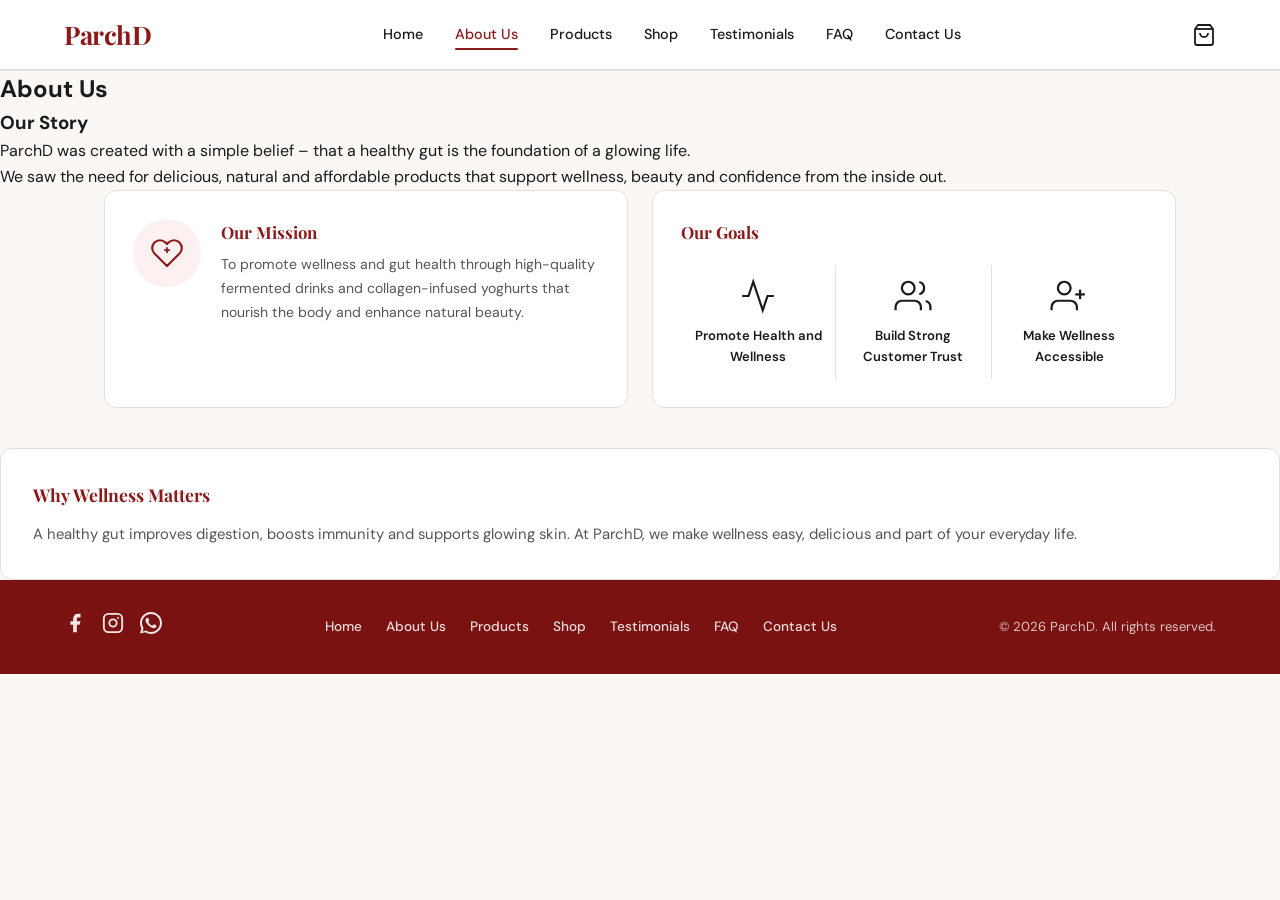
==== commit 053abf57: "Update About.html" ====
--- a/About.html
+++ b/About.html
@@ -41,26 +41,17 @@
           <path d="M16 10a4 4 0 0 1-8 0"/>
         </svg>
       </div>
-      <button class="hamburger" onclick="openMenu()"><span></span><span></span><span></span></button>
+      <button class="hamburger" aria-label="Open menu"><span></span><span></span><span></span></button>
     </div>
   </header>
 
   <main>
     <!-- About Hero: title + story left, image right -->
-    <div class="about-hero">
-      <div class="about-story">
-        <h2>About Us</h2>
-        <h3>Our Story</h3>
-        <p>ParchD was created with a simple belief – that a healthy gut is the foundation of a glowing life.</p>
-        <p>We saw the need for delicious, natural and affordable products that support wellness, beauty and confidence from the inside out.</p>
-      </div>
-      <div class="about-img">
-        <img src="placeholder-about.jpg" alt="About ParchD" onerror="this.style.display='none';this.nextElementSibling.style.display='flex'">
-        <div class="placeholder-box" style="display:none;">
-          <svg viewBox="0 0 24 24" fill="none" stroke="currentColor" stroke-width="1.2"><rect x="3" y="3" width="18" height="18" rx="2"/><circle cx="8.5" cy="8.5" r="1.5"/><polyline points="21 15 16 10 5 21"/></svg>
-          PLACEHOLDER IMAGE
-        </div>
-      </div>
+    <div class="about-intro">
+      <h2>About Us</h2>
+      <h3>Our Story</h3>
+      <p>ParchD was created with a simple belief – that a healthy gut is the foundation of a glowing life.</p>
+      <p>We saw the need for delicious, natural and affordable products that support wellness, beauty and confidence from the inside out.</p>
     </div>
 
     <!-- Mission + Goals -->
@@ -109,18 +100,10 @@
       </div>
     </div>
 
-    <!-- Why Wellness Matters -->
-    <div class="wellness-section">
+    <div class="wellness-solo">
       <div class="wellness-text">
         <h3>Why Wellness Matters</h3>
         <p>A healthy gut improves digestion, boosts immunity and supports glowing skin. At ParchD, we make wellness easy, delicious and part of your everyday life.</p>
-      </div>
-      <div class="wellness-img">
-        <img src="placeholder-wellness.jpg" alt="Wellness at ParchD" onerror="this.style.display='none';this.nextElementSibling.style.display='flex'">
-        <div class="placeholder-box" style="display:none;">
-          <svg viewBox="0 0 24 24" fill="none" stroke="currentColor" stroke-width="1.2"><rect x="3" y="3" width="18" height="18" rx="2"/><circle cx="8.5" cy="8.5" r="1.5"/><polyline points="21 15 16 10 5 21"/></svg>
-          PLACEHOLDER IMAGE
-        </div>
       </div>
     </div>
   </main>
@@ -140,9 +123,19 @@
     </div>
   </footer>
 
+  <script src="cart.js"></script>
   <script>
-    function openMenu() { document.getElementById('mobileNav').classList.add('open'); }
-    function closeMenu() { document.getElementById('mobileNav').classList.remove('open'); }
+    function openMenu() {
+      document.getElementById('mobileNav').classList.add('open');
+      document.querySelector('.hamburger').classList.add('open');
+    }
+    function closeMenu() {
+      document.getElementById('mobileNav').classList.remove('open');
+      document.querySelector('.hamburger').classList.remove('open');
+    }
+    document.querySelector('.hamburger').addEventListener('click', function() {
+      this.classList.contains('open') ? closeMenu() : openMenu();
+    });
   </script>
 </body>
 </html>
--- a/style.css
+++ b/style.css
@@ -1,4 +1,3 @@
-/* ── RESET & BASE ── */
 *, *::before, *::after { box-sizing: border-box; margin: 0; padding: 0; }
 
 :root {
@@ -19,11 +18,11 @@
   color: var(--text);
   font-size: 16px;
   line-height: 1.6;
+  overflow-x: hidden;
 }
 a { text-decoration: none; color: inherit; }
 img { max-width: 100%; display: block; }
 
-/* ── HEADER ── */
 header {
   display: flex;
   align-items: center;
@@ -67,27 +66,49 @@
 .cart-icon:hover { color: var(--red); }
 .cart-icon svg { width: 24px; height: 24px; }
 
-.hamburger { display: none; flex-direction: column; gap: 5px; cursor: pointer; background: none; border: none; padding: 4px; }
-.hamburger span { display: block; width: 24px; height: 2px; background: var(--text); border-radius: 2px; transition: all 0.3s; }
-
-/* ── MOBILE NAV ── */
+.hamburger { display: none; flex-direction: column; gap: 5px; cursor: pointer; background: none; border: none; padding: 4px; z-index: 300; }
+.hamburger span { display: block; width: 24px; height: 2px; background: var(--text); border-radius: 2px; transition: all 0.35s cubic-bezier(0.4, 0, 0.2, 1); }
+.hamburger.open span:nth-child(1) { transform: translateY(7px) rotate(45deg); }
+.hamburger.open span:nth-child(2) { opacity: 0; transform: scaleX(0); }
+.hamburger.open span:nth-child(3) { transform: translateY(-7px) rotate(-45deg); }
+
 .mobile-nav {
-  display: none;
   position: fixed;
-  inset: 0;
+  top: 70px;
+  left: 0; right: 0;
   background: var(--white);
   z-index: 200;
-  flex-direction: column;
-  align-items: center;
-  justify-content: center;
-  gap: 2rem;
-}
-.mobile-nav.open { display: flex; }
-.mobile-nav a { font-size: 1.4rem; font-weight: 600; color: var(--text); transition: color 0.2s; }
-.mobile-nav a:hover { color: var(--red); }
-.mobile-close { position: absolute; top: 1.2rem; right: 5%; background: none; border: none; font-size: 2rem; cursor: pointer; color: var(--text); }
-
-/* ── FOOTER ── */
+  border-bottom: 1px solid var(--border);
+  box-shadow: 0 16px 40px rgba(0,0,0,0.1);
+  max-height: 0;
+  overflow: hidden;
+  transition: max-height 0.4s cubic-bezier(0.4, 0, 0.2, 1), padding 0.4s ease;
+  display: block;
+}
+.mobile-nav.open {
+  max-height: 400px;
+  padding: 1rem 0 1.5rem;
+}
+.mobile-nav a {
+  display: block;
+  font-size: 0.95rem;
+  font-weight: 500;
+  color: var(--text);
+  padding: 0.7rem 5%;
+  transition: color 0.2s, background 0.2s;
+  border-left: 3px solid transparent;
+}
+.mobile-nav a:hover {
+  color: var(--red);
+  background: var(--red-bg);
+  border-left-color: var(--red);
+}
+.mobile-nav a.active {
+  color: var(--red);
+  border-left-color: var(--red);
+}
+.mobile-close { display: none; }
+
 footer { background: var(--footer-bg); color: var(--white); padding: 2rem 5%; }
 .footer-inner {
   max-width: 1200px;
@@ -107,14 +128,14 @@
 .footer-nav a:hover { color: var(--white); }
 .footer-copy { font-size: 0.82rem; color: rgba(255,255,255,0.75); white-space: nowrap; }
 
-/* ── PLACEHOLDER / IMAGE WRAPPER ── */
-/*
-  .img-wrap: position relative container.
-  .placeholder-box always visible inside it.
-  Real <img> sits absolute on top; only shows once loaded (.loaded class).
-*/
-.img-wrap { position: relative; }
-
+.img-wrap {
+  position: relative;
+  width: 100%;
+  background: #e8e4e0;
+  border-radius: 12px;
+  overflow: hidden;
+  aspect-ratio: 4/3;
+}
 .img-wrap .placeholder-box {
   position: absolute; inset: 0;
   display: flex; flex-direction: column; align-items: center; justify-content: center;
@@ -122,8 +143,6 @@
   text-transform: uppercase; z-index: 1;
 }
 .img-wrap .placeholder-box svg { width: 52px; height: 52px; opacity: 0.35; }
-
-/* img hidden by default; shown when .loaded is added via onload */
 .img-wrap img {
   position: absolute; inset: 0;
   width: 100%; height: 100%;
@@ -131,18 +150,10 @@
   opacity: 0;
   transition: opacity 0.3s;
   z-index: 2;
+  border-radius: 12px;
 }
 .img-wrap img.loaded { opacity: 1; }
 
-/* Standalone placeholder (non-wrapped, fallback) */
-.placeholder-box {
-  display: flex; flex-direction: column; align-items: center; justify-content: center;
-  gap: 0.75rem; color: #aaa; font-size: 0.72rem; letter-spacing: 0.08em;
-  text-transform: uppercase; width: 100%; height: 100%;
-}
-.placeholder-box svg { width: 52px; height: 52px; opacity: 0.35; }
-
-/* ── BUTTONS ── */
 .btn-primary {
   background: var(--red); color: var(--white); padding: 0.8rem 1.8rem;
   border-radius: 6px; font-size: 0.95rem; font-weight: 600;
@@ -162,9 +173,6 @@
 .link-arrow { color: var(--red); font-size: 0.88rem; font-weight: 600; display: inline-flex; align-items: center; gap: 0.3rem; transition: gap 0.2s; }
 .link-arrow:hover { gap: 0.55rem; }
 
-/* ═══════════════════════════
-   HOME PAGE
-═══════════════════════════ */
 .hero {
   display: grid; grid-template-columns: 1fr 1fr;
   align-items: center; gap: 3rem;
@@ -178,11 +186,7 @@
 .hero-text h2 span { color: var(--red); }
 .hero-text > p { font-size: 1rem; color: var(--muted); max-width: 400px; margin-bottom: 2rem; line-height: 1.7; }
 .hero-buttons { display: flex; gap: 1rem; flex-wrap: wrap; }
-.hero-image {
-  background: #e8e4e0; border-radius: 12px; aspect-ratio: 16/10;
-  overflow: hidden; min-height: 280px;
-}
-.hero-image img { border-radius: 12px; }
+.hero-image { border-radius: 12px; }
 
 .products-section { padding: 4rem 5%; max-width: 1200px; margin: 0 auto; }
 .section-title { font-family: 'Playfair Display', serif; font-size: clamp(1.4rem, 3vw, 2rem); margin-bottom: 2rem; }
@@ -194,10 +198,8 @@
   transition: box-shadow 0.2s, transform 0.2s;
 }
 .product-card:hover { box-shadow: 0 8px 30px rgba(0,0,0,0.08); transform: translateY(-2px); }
-.product-thumb {
-  width: 120px; height: 110px; min-width: 120px;
-  background: #e8e4e0; border-radius: 8px; overflow: hidden;
-}
+.product-thumb { width: 130px; min-width: 130px; border-radius: 8px; overflow: hidden; }
+.product-thumb.img-wrap { aspect-ratio: 1/1; border-radius: 8px; }
 .product-info h3 { font-family: 'Playfair Display', serif; font-size: 1.1rem; margin-bottom: 0.4rem; }
 .product-info p { font-size: 0.88rem; color: var(--muted); margin-bottom: 0.75rem; }
 
@@ -211,9 +213,6 @@
 .why-card h3 { font-size: 0.95rem; font-weight: 700; }
 .why-card p { font-size: 0.85rem; color: var(--muted); max-width: 160px; }
 
-/* ═══════════════════════════
-   ABOUT PAGE
-═══════════════════════════ */
 .about-hero {
   display: grid; grid-template-columns: 1fr 1fr;
   gap: 3rem; padding: 3.5rem 5% 2.5rem;
@@ -222,11 +221,6 @@
 .about-hero h2 { font-family: 'Playfair Display', serif; font-size: clamp(2rem, 4vw, 2.8rem); font-weight: 700; margin-bottom: 1.5rem; }
 .about-story h3 { font-family: 'Playfair Display', serif; color: var(--red); font-size: 1.15rem; margin-bottom: 0.75rem; }
 .about-story p { font-size: 0.95rem; color: var(--muted); line-height: 1.75; margin-bottom: 0.75rem; }
-.about-img {
-  background: #e8e4e0; border-radius: 12px; aspect-ratio: 16/11;
-  display: flex; align-items: center; justify-content: center; overflow: hidden;
-}
-.about-img img { width: 100%; height: 100%; object-fit: cover; border-radius: 12px; }
 
 .mission-goals {
   display: grid; grid-template-columns: 1fr 1fr;
@@ -269,15 +263,7 @@
 }
 .wellness-text h3 { font-family: 'Playfair Display', serif; color: var(--red); font-size: 1.1rem; margin-bottom: 0.75rem; }
 .wellness-text p { font-size: 0.93rem; color: var(--muted); line-height: 1.75; }
-.wellness-img {
-  background: #e8e4e0; border-radius: 12px; aspect-ratio: 16/10;
-  display: flex; align-items: center; justify-content: center; overflow: hidden;
-}
-.wellness-img img { width: 100%; height: 100%; object-fit: cover; border-radius: 12px; }
-
-/* ═══════════════════════════
-   PRODUCTS PAGE
-═══════════════════════════ */
+
 .page-intro { padding: 3rem 5% 1rem; max-width: 1200px; margin: 0 auto; }
 .page-intro h2 { font-family: 'Playfair Display', serif; font-size: clamp(1.8rem, 4vw, 2.6rem); font-weight: 700; margin-bottom: 0.5rem; }
 .page-intro p { font-size: 0.97rem; color: var(--muted); max-width: 520px; line-height: 1.7; }
@@ -291,12 +277,6 @@
 }
 .product-section-block:last-of-type { border-bottom: none; }
 .product-section-block h3 { font-family: 'Playfair Display', serif; color: var(--red); font-size: 1.3rem; margin-bottom: 1.5rem; grid-column: 1 / -1; }
-
-.prod-image {
-  background: #e8e4e0; border-radius: 10px; aspect-ratio: 4/3;
-  display: flex; align-items: center; justify-content: center; overflow: hidden;
-}
-.prod-image img { width: 100%; height: 100%; object-fit: cover; border-radius: 10px; }
 
 .prod-details h4 { font-size: 0.9rem; font-weight: 700; margin-bottom: 0.3rem; margin-top: 0.75rem; }
 .prod-details h4:first-child { margin-top: 0; }
@@ -325,9 +305,6 @@
 .strip-item h4 { font-size: 0.88rem; font-weight: 700; margin-bottom: 0.2rem; }
 .strip-item p { font-size: 0.8rem; color: var(--muted); }
 
-/* ═══════════════════════════
-   SHOP PAGE
-═══════════════════════════ */
 .shop-wrap { padding: 1rem 5% 2rem; max-width: 1200px; margin: 0 auto; }
 
 .shop-product-block {
@@ -337,12 +314,6 @@
 }
 .shop-product-block:last-of-type { border-bottom: none; }
 .shop-product-block h3 { font-family: 'Playfair Display', serif; color: var(--red); font-size: 1.3rem; margin-bottom: 1.5rem; grid-column: 1 / -1; }
-
-.shop-img {
-  background: #e8e4e0; border-radius: 10px; aspect-ratio: 4/3;
-  display: flex; align-items: center; justify-content: center; overflow: hidden;
-}
-.shop-img img { width: 100%; height: 100%; object-fit: cover; border-radius: 10px; }
 
 .shop-form-wrap { display: flex; flex-direction: column; gap: 1.25rem; }
 .shop-fieldset { border: none; }
@@ -393,11 +364,7 @@
 .shop-strip-item h4 { font-size: 0.9rem; font-weight: 700; margin-bottom: 0.15rem; }
 .shop-strip-item p { font-size: 0.82rem; color: var(--muted); }
 
-/* ═══════════════════════════
-   TESTIMONIALS PAGE
-═══════════════════════════ */
 .testimonials-wrap { padding: 0 5% 3rem; max-width: 1200px; margin: 0 auto; }
-
 .testimonials-grid { display: grid; grid-template-columns: repeat(3, 1fr); gap: 1.5rem; margin-bottom: 2rem; }
 .testimonial-card {
   border: 1px solid var(--border); border-radius: 12px; background: var(--white);
@@ -415,9 +382,6 @@
 .trust-text h3 { font-family: 'Playfair Display', serif; font-size: 1.1rem; margin-bottom: 0.25rem; }
 .trust-text p { font-size: 0.9rem; color: var(--muted); }
 
-/* ═══════════════════════════
-   FAQ PAGE
-═══════════════════════════ */
 .faq-page-intro { padding: 3rem 5% 2rem; max-width: 900px; margin: 0 auto; text-align: center; }
 .faq-page-intro h2 { font-family: 'Playfair Display', serif; font-size: clamp(1.8rem, 4vw, 2.6rem); font-weight: 700; margin-bottom: 0.5rem; }
 .faq-page-intro p { font-size: 0.97rem; color: var(--muted); }
@@ -449,9 +413,6 @@
 .faq-item h4 { font-size: 0.9rem; font-weight: 700; margin-bottom: 0.4rem; }
 .faq-item p { font-size: 0.88rem; color: var(--muted); line-height: 1.65; }
 
-/* ═══════════════════════════
-   CONTACT PAGE
-═══════════════════════════ */
 .contact-page-intro { padding: 3rem 5% 2rem; max-width: 1100px; margin: 0 auto; text-align: center; }
 .contact-page-intro h2 { font-family: 'Playfair Display', serif; font-size: clamp(1.8rem, 4vw, 2.6rem); font-weight: 700; margin-bottom: 0.5rem; }
 .contact-page-intro p { font-size: 1rem; color: var(--muted); }
@@ -482,15 +443,12 @@
 .contact-location h3 { font-size: 1rem; font-weight: 700; margin-bottom: 0.25rem; }
 .contact-location p { font-size: 0.9rem; color: var(--muted); }
 
-/* ═══════════════════════════
-   RESPONSIVE
-═══════════════════════════ */
 @media (max-width: 960px) {
   nav { display: none; }
   .hamburger { display: flex; }
 
-  .hero { grid-template-columns: 1fr; padding: 3rem 5%; gap: 2rem; }
-  .hero-image { aspect-ratio: 16/9; }
+  .hero { grid-template-columns: 1fr; padding: 3rem 5%; gap: 2rem; width: 100%; }
+  .hero-image { aspect-ratio: unset; min-height: unset; height: auto; }
   .products-grid { grid-template-columns: 1fr; }
   .why-grid { grid-template-columns: repeat(2, 1fr); }
 
@@ -528,3 +486,242 @@
   .faq-body { padding-left: 1.5rem; }
   .faq-page-intro, .contact-page-intro { text-align: left; }
 }
+
+#cartOverlay {
+  display: none;
+  position: fixed;
+  inset: 0;
+  background: rgba(0,0,0,0.45);
+  z-index: 400;
+  backdrop-filter: blur(2px);
+}
+#cartOverlay.open { display: block; }
+
+#cartDrawer {
+  position: fixed;
+  top: 0; right: 0; bottom: 0;
+  width: 400px;
+  max-width: 100vw;
+  background: var(--white);
+  z-index: 500;
+  display: flex;
+  flex-direction: column;
+  transform: translateX(100%);
+  transition: transform 0.35s cubic-bezier(0.4, 0, 0.2, 1);
+  box-shadow: -8px 0 40px rgba(0,0,0,0.12);
+}
+#cartDrawer.open { transform: translateX(0); }
+
+.cart-header {
+  display: flex;
+  align-items: center;
+  justify-content: space-between;
+  padding: 1.25rem 1.5rem;
+  border-bottom: 1px solid var(--border);
+  flex-shrink: 0;
+}
+.cart-header h3 {
+  font-family: 'Playfair Display', serif;
+  font-size: 1.2rem;
+  font-weight: 700;
+}
+.cart-close-btn {
+  background: none;
+  border: none;
+  cursor: pointer;
+  padding: 4px;
+  color: var(--text);
+  display: flex;
+  align-items: center;
+  transition: color 0.2s;
+}
+.cart-close-btn:hover { color: var(--red); }
+.cart-close-btn svg { width: 22px; height: 22px; }
+
+#cartList {
+  flex: 1;
+  overflow-y: auto;
+  padding: 1rem 1.5rem;
+}
+
+.cart-empty {
+  display: flex;
+  flex-direction: column;
+  align-items: center;
+  justify-content: center;
+  gap: 1rem;
+  padding: 3rem 1rem;
+  color: #bbb;
+  text-align: center;
+}
+.cart-empty svg { width: 48px; height: 48px; }
+.cart-empty p { font-size: 0.9rem; }
+
+.cart-item {
+  display: flex;
+  justify-content: space-between;
+  align-items: flex-start;
+  gap: 1rem;
+  padding: 1rem 0;
+  border-bottom: 1px solid var(--border);
+}
+.cart-item:last-child { border-bottom: none; }
+
+.cart-item-info { flex: 1; }
+.cart-item-name { font-size: 0.9rem; font-weight: 600; margin-bottom: 0.2rem; }
+.cart-item-variant { font-size: 0.8rem; color: var(--muted); margin-bottom: 0.4rem; }
+.cart-item-price { font-size: 0.88rem; font-weight: 700; color: var(--red); }
+
+.cart-item-controls { display: flex; flex-direction: column; align-items: flex-end; gap: 0.6rem; }
+
+.cart-qty {
+  display: flex;
+  align-items: center;
+  border: 1px solid var(--border);
+  border-radius: 6px;
+  overflow: hidden;
+}
+.cart-qty button {
+  background: none;
+  border: none;
+  width: 30px;
+  height: 30px;
+  cursor: pointer;
+  font-size: 1rem;
+  color: var(--text);
+  transition: background 0.15s;
+  display: flex;
+  align-items: center;
+  justify-content: center;
+}
+.cart-qty button:hover { background: var(--red-bg); }
+.cart-qty span {
+  width: 30px;
+  text-align: center;
+  font-size: 0.88rem;
+  border-left: 1px solid var(--border);
+  border-right: 1px solid var(--border);
+  line-height: 30px;
+}
+
+.cart-remove {
+  background: none;
+  border: none;
+  cursor: pointer;
+  color: #bbb;
+  padding: 2px;
+  transition: color 0.2s;
+  display: flex;
+  align-items: center;
+}
+.cart-remove:hover { color: var(--red); }
+.cart-remove svg { width: 16px; height: 16px; }
+
+#cartFooter {
+  padding: 1.25rem 1.5rem;
+  border-top: 1px solid var(--border);
+  flex-shrink: 0;
+}
+.cart-total-row {
+  display: flex;
+  justify-content: space-between;
+  align-items: center;
+  font-size: 1rem;
+  font-weight: 700;
+  margin-bottom: 1rem;
+}
+.cart-checkout-btn { width: 100%; text-align: center; }
+
+.cart-back-btn {
+  display: flex;
+  align-items: center;
+  gap: 0.4rem;
+  background: none;
+  border: none;
+  cursor: pointer;
+  font-size: 0.88rem;
+  font-family: 'DM Sans', sans-serif;
+  color: var(--muted);
+  padding: 1rem 1.5rem 0.5rem;
+  transition: color 0.2s;
+  flex-shrink: 0;
+}
+.cart-back-btn:hover { color: var(--red); }
+.cart-back-btn svg { width: 16px; height: 16px; }
+
+.checkout-form {
+  flex: 1;
+  overflow-y: auto;
+  padding: 1rem 1.5rem 1.5rem;
+  display: flex;
+  flex-direction: column;
+  gap: 1rem;
+}
+.co-field { display: flex; flex-direction: column; gap: 0.4rem; }
+.co-field label { font-size: 0.85rem; font-weight: 600; }
+.co-field input,
+.co-field select {
+  border: 1px solid var(--border);
+  border-radius: 6px;
+  padding: 0.65rem 0.9rem;
+  font-size: 0.9rem;
+  font-family: 'DM Sans', sans-serif;
+  background: var(--bg);
+  color: var(--text);
+  transition: border-color 0.2s;
+}
+.co-field input:focus,
+.co-field select:focus { outline: none; border-color: var(--red); }
+
+.co-error { font-size: 0.82rem; color: var(--red); min-height: 1rem; }
+
+.co-summary {
+  display: flex;
+  justify-content: space-between;
+  align-items: center;
+  background: var(--red-bg);
+  border-radius: 8px;
+  padding: 0.9rem 1rem;
+  font-size: 0.95rem;
+}
+.co-summary strong { font-size: 1.1rem; color: var(--red); }
+
+.btn-whatsapp {
+  display: flex;
+  align-items: center;
+  justify-content: center;
+  gap: 0.6rem;
+  background: #25D366;
+  color: white;
+  border: none;
+  border-radius: 6px;
+  padding: 0.9rem 1.5rem;
+  font-size: 0.95rem;
+  font-weight: 600;
+  font-family: 'DM Sans', sans-serif;
+  cursor: pointer;
+  transition: background 0.2s;
+  width: 100%;
+}
+.btn-whatsapp:hover { background: #1ebe5d; }
+
+.cart-badge {
+  position: absolute;
+  top: -6px;
+  right: -6px;
+  background: var(--red);
+  color: white;
+  font-size: 0.65rem;
+  font-weight: 700;
+  width: 18px;
+  height: 18px;
+  border-radius: 50%;
+  display: flex;
+  align-items: center;
+  justify-content: center;
+  font-family: 'DM Sans', sans-serif;
+}
+
+@media (max-width: 480px) {
+  #cartDrawer { width: 100vw; }
+}
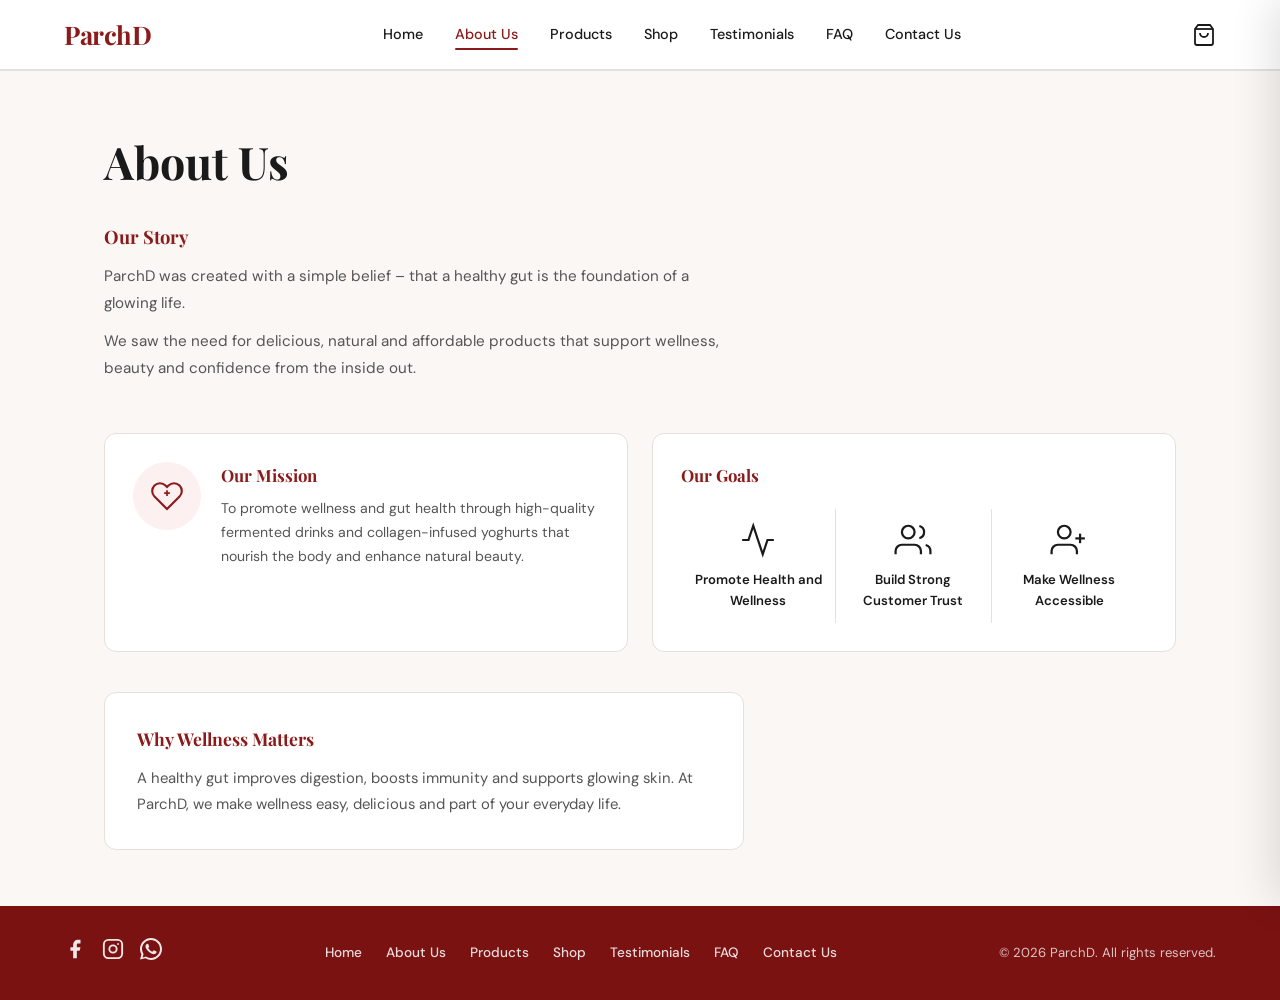
==== commit f7c06816: "Update About.html" ====
--- a/About.html
+++ b/About.html
@@ -46,7 +46,7 @@
   </header>
 
   <main>
-    <!-- About Hero: title + story left, image right -->
+
     <div class="about-intro">
       <h2>About Us</h2>
       <h3>Our Story</h3>
@@ -54,7 +54,7 @@
       <p>We saw the need for delicious, natural and affordable products that support wellness, beauty and confidence from the inside out.</p>
     </div>
 
-    <!-- Mission + Goals -->
+
     <div class="mission-goals">
       <div class="mission-card">
         <div class="mission-icon">
@@ -113,7 +113,7 @@
       <div class="footer-socials">
         <a href="https://www.facebook.com/share/1RYqaPEzoC/?mibextid=wwXIfr" target="_blank" aria-label="Facebook"><svg viewBox="0 0 24 24" fill="currentColor"><path d="M18 2h-3a5 5 0 0 0-5 5v3H7v4h3v8h4v-8h3l1-4h-4V7a1 1 0 0 1 1-1h3z"/></svg></a>
         <a href="https://www.instagram.com/parchd_bw?igsh=MWkwdnk4OG5qeWJ5MQ==" target="_blank" aria-label="Instagram"><svg viewBox="0 0 24 24" fill="none" stroke="currentColor" stroke-width="2"><rect x="2" y="2" width="20" height="20" rx="5"/><circle cx="12" cy="12" r="4"/><circle cx="17.5" cy="6.5" r="1" fill="currentColor" stroke="none"/></svg></a>
-        <a href="https://wa.me/" target="_blank" aria-label="WhatsApp"><svg viewBox="0 0 24 24" fill="currentColor"><path d="M17.472 14.382c-.297-.149-1.758-.867-2.03-.967-.273-.099-.471-.148-.67.15-.197.297-.767.966-.94 1.164-.173.199-.347.223-.644.075-.297-.15-1.255-.463-2.39-1.475-.883-.788-1.48-1.761-1.653-2.059-.173-.297-.018-.458.13-.606.134-.133.298-.347.446-.52.149-.174.198-.298.298-.497.099-.198.05-.371-.025-.52-.075-.149-.669-1.612-.916-2.207-.242-.579-.487-.5-.669-.51-.173-.008-.371-.01-.57-.01-.198 0-.52.074-.792.372-.272.297-1.04 1.016-1.04 2.479 0 1.462 1.065 2.875 1.213 3.074.149.198 2.096 3.2 5.077 4.487.709.306 1.262.489 1.694.625.712.227 1.36.195 1.871.118.571-.085 1.758-.719 2.006-1.413.248-.694.248-1.289.173-1.413-.074-.124-.272-.198-.57-.347z"/><path d="M12 0C5.373 0 0 5.373 0 12c0 2.12.554 4.11 1.522 5.837L.057 23.571l5.86-1.537A11.952 11.952 0 0 0 12 24c6.627 0 12-5.373 12-12S18.627 0 12 0zm0 21.818a9.8 9.8 0 0 1-5.001-1.368l-.359-.214-3.72.976.993-3.624-.234-.372A9.78 9.78 0 0 1 2.182 12C2.182 6.57 6.57 2.182 12 2.182S21.818 6.57 21.818 12 17.43 21.818 12 21.818z"/></svg></a>
+        <a href="https://wa.me/26777580751" target="_blank" aria-label="WhatsApp"><svg viewBox="0 0 24 24" fill="currentColor"><path d="M17.472 14.382c-.297-.149-1.758-.867-2.03-.967-.273-.099-.471-.148-.67.15-.197.297-.767.966-.94 1.164-.173.199-.347.223-.644.075-.297-.15-1.255-.463-2.39-1.475-.883-.788-1.48-1.761-1.653-2.059-.173-.297-.018-.458.13-.606.134-.133.298-.347.446-.52.149-.174.198-.298.298-.497.099-.198.05-.371-.025-.52-.075-.149-.669-1.612-.916-2.207-.242-.579-.487-.5-.669-.51-.173-.008-.371-.01-.57-.01-.198 0-.52.074-.792.372-.272.297-1.04 1.016-1.04 2.479 0 1.462 1.065 2.875 1.213 3.074.149.198 2.096 3.2 5.077 4.487.709.306 1.262.489 1.694.625.712.227 1.36.195 1.871.118.571-.085 1.758-.719 2.006-1.413.248-.694.248-1.289.173-1.413-.074-.124-.272-.198-.57-.347z"/><path d="M12 0C5.373 0 0 5.373 0 12c0 2.12.554 4.11 1.522 5.837L.057 23.571l5.86-1.537A11.952 11.952 0 0 0 12 24c6.627 0 12-5.373 12-12S18.627 0 12 0zm0 21.818a9.8 9.8 0 0 1-5.001-1.368l-.359-.214-3.72.976.993-3.624-.234-.372A9.78 9.78 0 0 1 2.182 12C2.182 6.57 6.57 2.182 12 2.182S21.818 6.57 21.818 12 17.43 21.818 12 21.818z"/></svg></a>
       </div>
       <nav class="footer-nav">
         <a href="index.html">Home</a><a href="About.html">About Us</a><a href="Products.html">Products</a>
--- a/style.css
+++ b/style.css
@@ -135,17 +135,30 @@
   border-radius: 12px;
   overflow: hidden;
   aspect-ratio: 4/3;
+  display: flex;
+  align-items: center;
+  justify-content: center;
 }
 .img-wrap .placeholder-box {
-  position: absolute; inset: 0;
-  display: flex; flex-direction: column; align-items: center; justify-content: center;
-  gap: 0.75rem; color: #aaa; font-size: 0.72rem; letter-spacing: 0.08em;
-  text-transform: uppercase; z-index: 1;
+  display: flex;
+  flex-direction: column;
+  align-items: center;
+  justify-content: center;
+  gap: 0.75rem;
+  color: #aaa;
+  font-size: 0.72rem;
+  letter-spacing: 0.08em;
+  text-transform: uppercase;
+  position: absolute;
+  inset: 0;
+  z-index: 1;
 }
 .img-wrap .placeholder-box svg { width: 52px; height: 52px; opacity: 0.35; }
 .img-wrap img {
-  position: absolute; inset: 0;
-  width: 100%; height: 100%;
+  position: absolute;
+  inset: 0;
+  width: 100%;
+  height: 100%;
   object-fit: cover;
   opacity: 0;
   transition: opacity 0.3s;
@@ -213,14 +226,14 @@
 .why-card h3 { font-size: 0.95rem; font-weight: 700; }
 .why-card p { font-size: 0.85rem; color: var(--muted); max-width: 160px; }
 
-.about-hero {
-  display: grid; grid-template-columns: 1fr 1fr;
-  gap: 3rem; padding: 3.5rem 5% 2.5rem;
-  max-width: 1200px; margin: 0 auto; align-items: start;
-}
-.about-hero h2 { font-family: 'Playfair Display', serif; font-size: clamp(2rem, 4vw, 2.8rem); font-weight: 700; margin-bottom: 1.5rem; }
-.about-story h3 { font-family: 'Playfair Display', serif; color: var(--red); font-size: 1.15rem; margin-bottom: 0.75rem; }
-.about-story p { font-size: 0.95rem; color: var(--muted); line-height: 1.75; margin-bottom: 0.75rem; }
+.about-intro {
+  padding: 3.5rem 5% 2.5rem;
+  max-width: 1200px;
+  margin: 0 auto;
+}
+.about-intro h2 { font-family: 'Playfair Display', serif; font-size: clamp(2rem, 4vw, 2.8rem); font-weight: 700; margin-bottom: 1.5rem; }
+.about-intro h3 { font-family: 'Playfair Display', serif; color: var(--red); font-size: 1.15rem; margin-bottom: 0.75rem; }
+.about-intro p { font-size: 0.95rem; color: var(--muted); line-height: 1.75; margin-bottom: 0.75rem; max-width: 640px; }
 
 .mission-goals {
   display: grid; grid-template-columns: 1fr 1fr;
@@ -253,13 +266,13 @@
 .goal-item svg { width: 38px; height: 38px; stroke: var(--text); fill: none; stroke-width: 1.4; }
 .goal-item p { font-size: 0.82rem; font-weight: 600; color: var(--text); }
 
-.wellness-section {
-  display: grid; grid-template-columns: 1fr 1fr;
-  gap: 3rem; padding: 0 5% 3.5rem;
-  max-width: 1200px; margin: 0 auto; align-items: center;
+.wellness-solo {
+  padding: 0 5% 3.5rem;
+  max-width: 1200px;
+  margin: 0 auto;
 }
 .wellness-text {
-  border: 1px solid var(--border); border-radius: 12px; background: var(--white); padding: 2rem;
+  border: 1px solid var(--border); border-radius: 12px; background: var(--white); padding: 2rem; max-width: 640px;
 }
 .wellness-text h3 { font-family: 'Playfair Display', serif; color: var(--red); font-size: 1.1rem; margin-bottom: 0.75rem; }
 .wellness-text p { font-size: 0.93rem; color: var(--muted); line-height: 1.75; }
@@ -443,18 +456,34 @@
 .contact-location h3 { font-size: 1rem; font-weight: 700; margin-bottom: 0.25rem; }
 .contact-location p { font-size: 0.9rem; color: var(--muted); }
 
+
+.about-hero-text {
+  padding: 3.5rem 5% 2rem;
+  max-width: 700px;
+  margin: 0 auto;
+}
+.about-hero-text h2 { font-family: 'Playfair Display', serif; font-size: clamp(2rem, 4vw, 2.8rem); font-weight: 700; margin-bottom: 1.25rem; }
+.about-hero-text h3 { font-family: 'Playfair Display', serif; color: var(--red); font-size: 1.15rem; margin-bottom: 0.75rem; }
+.about-hero-text p { font-size: 0.97rem; color: var(--muted); line-height: 1.8; margin-bottom: 0.75rem; }
+
+.wellness-full {
+  padding: 0 5% 3.5rem;
+  max-width: 700px;
+  margin: 0 auto;
+}
+.wellness-full h3 { font-family: 'Playfair Display', serif; color: var(--red); font-size: 1.15rem; margin-bottom: 0.75rem; }
+.wellness-full p { font-size: 0.97rem; color: var(--muted); line-height: 1.8; }
+
 @media (max-width: 960px) {
   nav { display: none; }
   .hamburger { display: flex; }
 
   .hero { grid-template-columns: 1fr; padding: 3rem 5%; gap: 2rem; width: 100%; }
-  .hero-image { aspect-ratio: unset; min-height: unset; height: auto; }
+  .hero-image { aspect-ratio: 4/3; }
   .products-grid { grid-template-columns: 1fr; }
   .why-grid { grid-template-columns: repeat(2, 1fr); }
 
-  .about-hero { grid-template-columns: 1fr; }
   .mission-goals { grid-template-columns: 1fr; }
-  .wellness-section { grid-template-columns: 1fr; }
 
   .product-section-block { grid-template-columns: 1fr; }
   .products-footer-strip { grid-template-columns: repeat(2, 1fr); }
